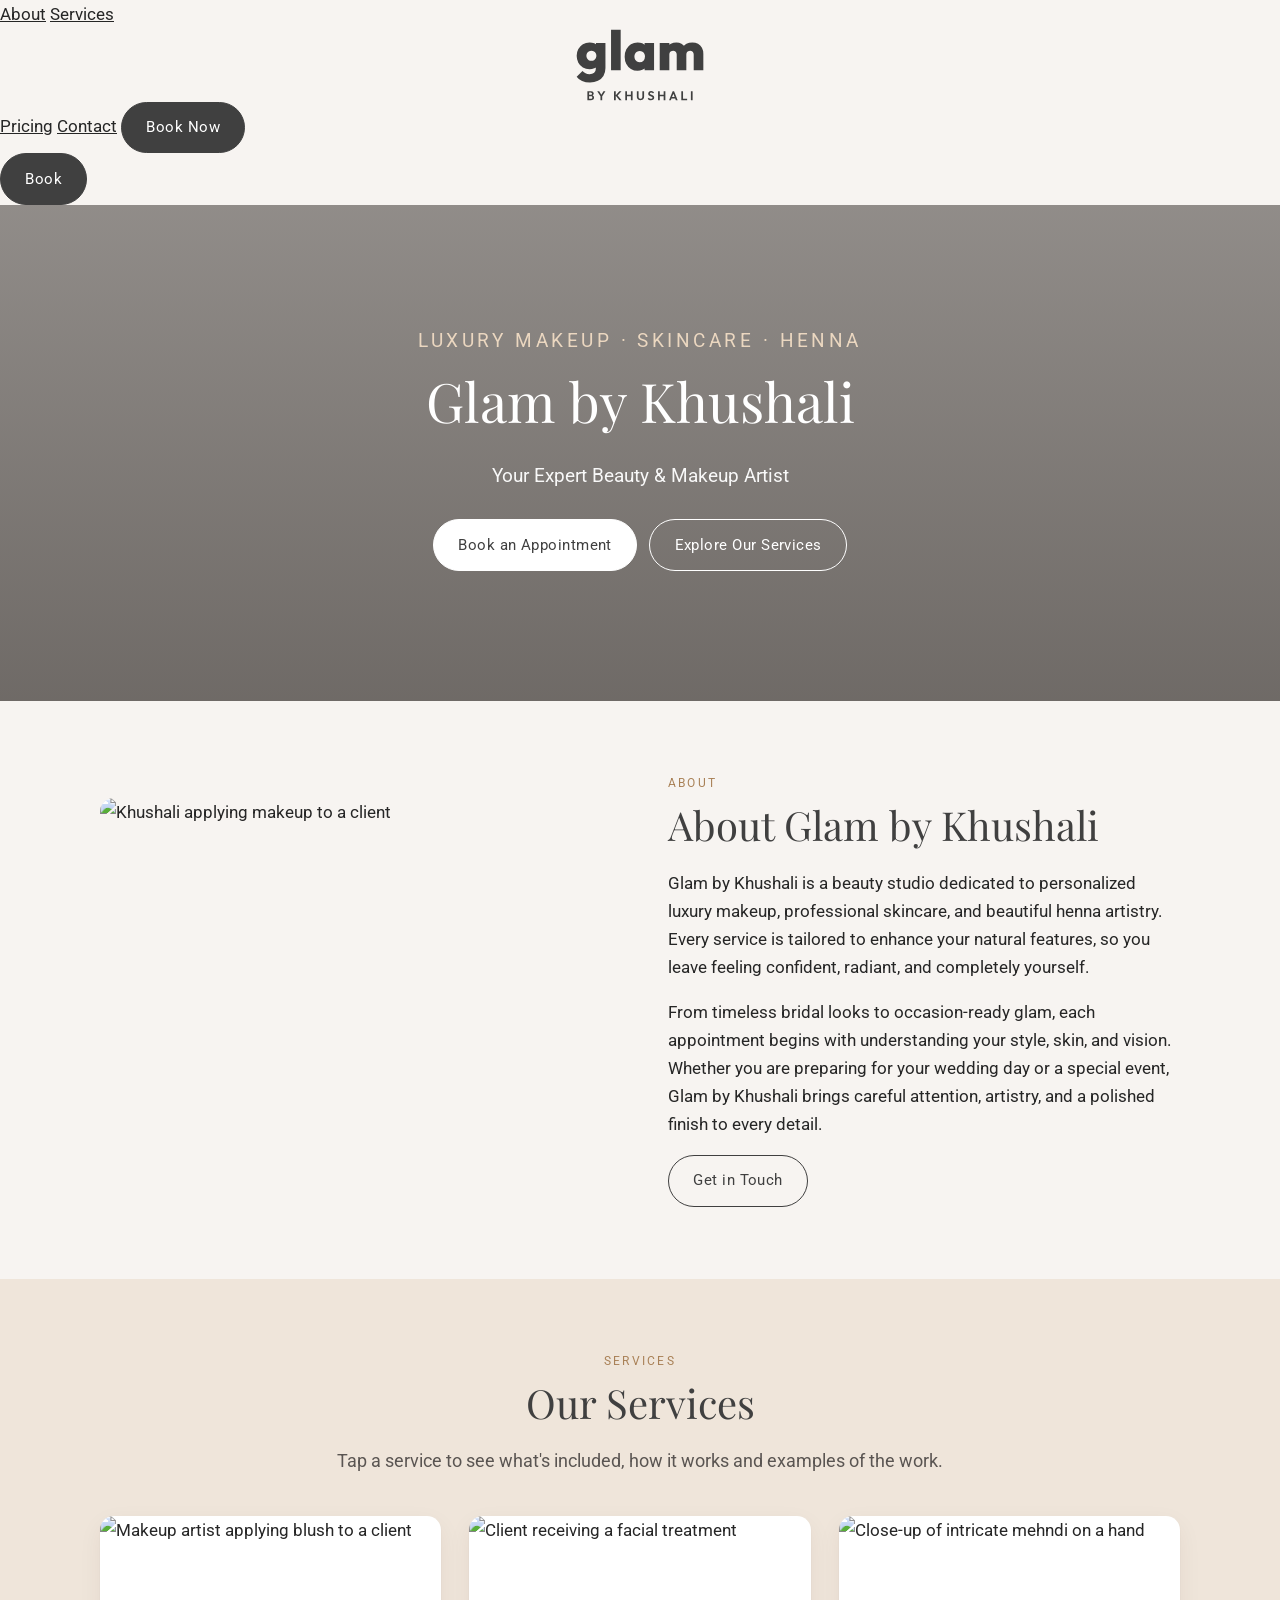
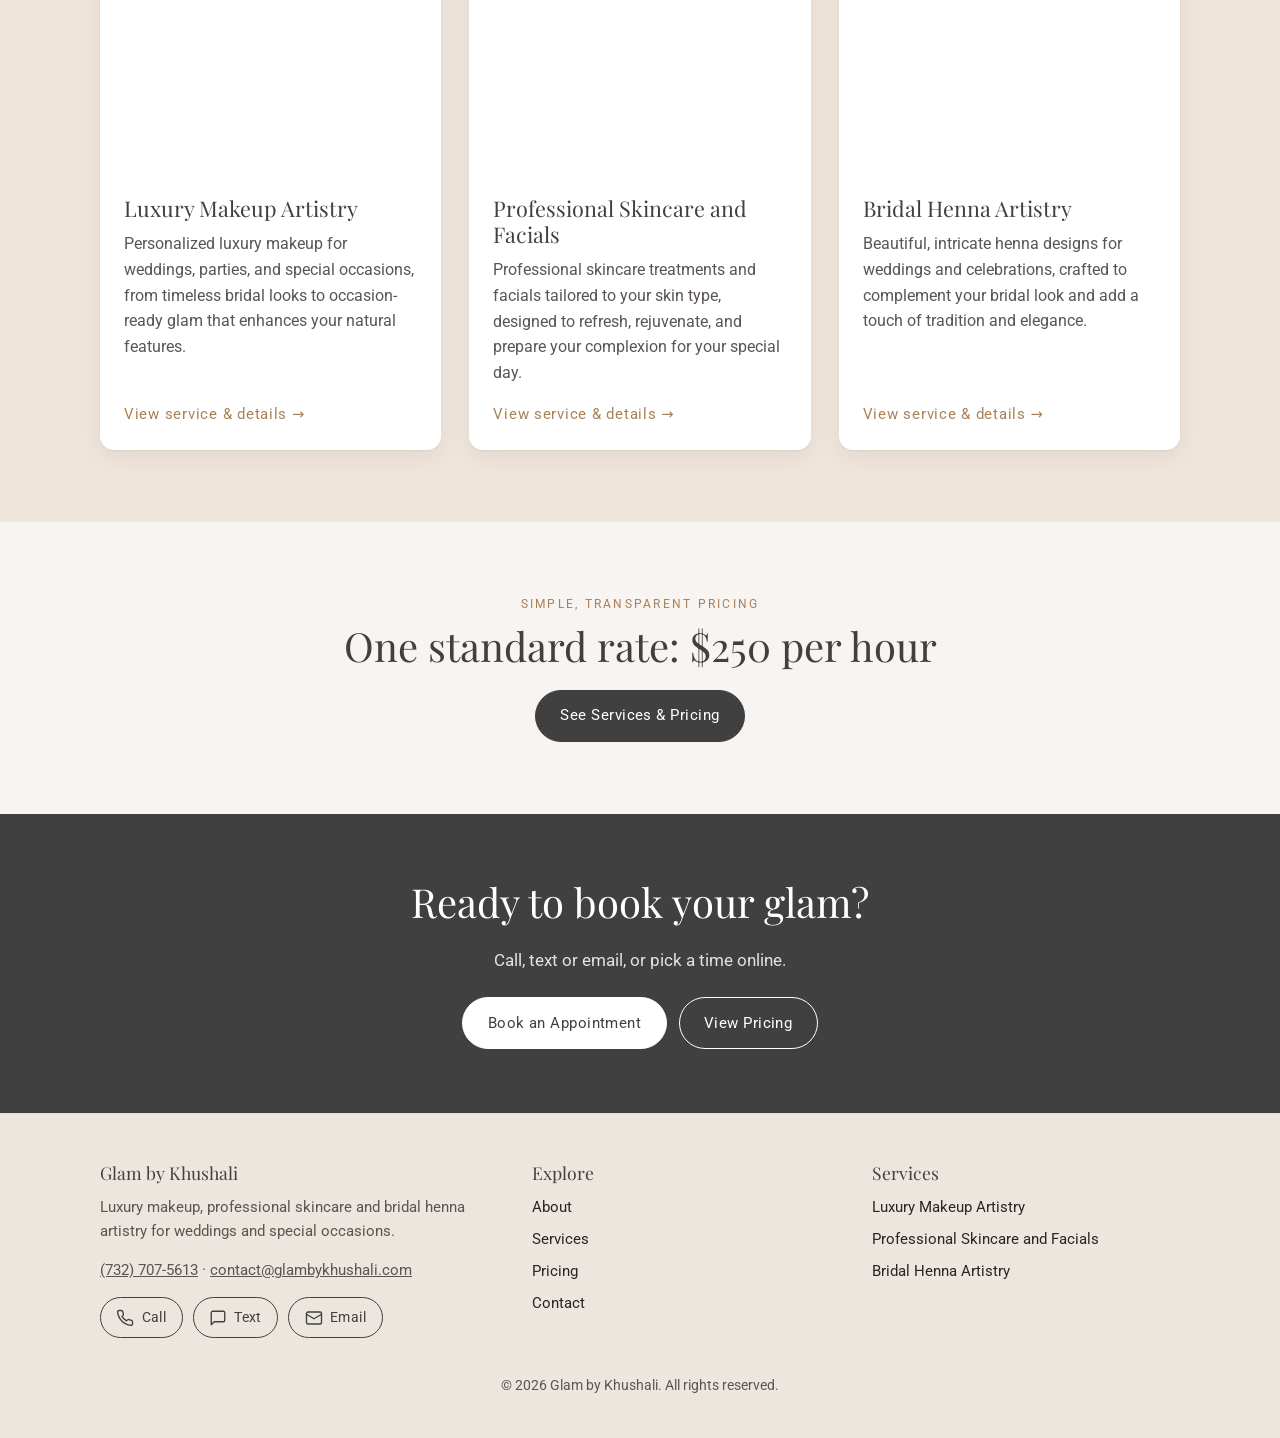
==== index.html @ 6eadf68c "Update phone number to (732) 707-5613 and show it on Contact page and footer Co-Authored-By: Claude " ====
<!doctype html>
<html lang="en">
<head>
<meta charset="utf-8">
<meta name="viewport" content="width=device-width, initial-scale=1">
<title>Glam by Khushali | Luxury Makeup, Skincare and Henna Artistry</title>
<meta name="description" content="Glam by Khushali offers personalized luxury makeup, professional skincare and facials, and henna artistry for weddings and special events. Book your bridal or occasion-ready glam today.">
<link rel="canonical" href="https://glambykhushali.com/">
<meta property="og:title" content="Glam by Khushali | Luxury Makeup, Skincare and Henna Artistry">
<meta property="og:description" content="Glam by Khushali offers personalized luxury makeup, professional skincare and facials, and henna artistry for weddings and special events. Book your bridal or occasion-ready glam today.">
<meta property="og:image" content="https://images.unsplash.com/photo-1684868268327-7e5590bcfbd6?auto=format&fit=crop&w=1200&q=80">
<link rel="icon" href="/favicon.ico" sizes="32x32">
<link rel="icon" type="image/svg+xml" href="/favicon.svg">
<link rel="apple-touch-icon" sizes="180x180" href="/apple-touch-icon.png">
<link rel="preconnect" href="https://fonts.googleapis.com">
<link rel="preconnect" href="https://fonts.gstatic.com" crossorigin>
<link rel="stylesheet" href="https://fonts.googleapis.com/css2?family=Playfair+Display:wght@400;500&family=Roboto:wght@300;400;500&display=swap">
<link rel="stylesheet" href="/assets/site.css">
</head>
<body>
<header class="site-header">
  <div class="header-bar">
    <button class="menu-toggle" type="button" aria-expanded="false" aria-controls="mobile-menu"><svg viewBox="0 0 24 24" fill="none" stroke="currentColor" stroke-width="1.8" stroke-linecap="round" aria-hidden="true"><path d="M3 6h18M3 12h18M3 18h18"/></svg><span>Menu</span></button>
    <nav class="nav-left" aria-label="Primary">
      <a href="/#about">About</a>
      <a href="/#services">Services</a>
    </nav>
    <a class="logo" href="/" aria-label="Glam by Khushali home"><img src="/assets/logo.svg" alt="Glam by Khushali" width="470" height="266"></a>
    <nav class="nav-right" aria-label="Secondary">
      <a href="/pricing/">Pricing</a>
      <a href="/contact/">Contact</a>
      <a class="btn" href="/contact/#book">Book Now</a>
    </nav>
    <a class="btn mobile-book" href="/contact/#book">Book</a>
  </div>
  <nav id="mobile-menu" class="mobile-menu" aria-label="Mobile">
    <a href="/">Home</a>
    <a href="/#about">About</a>
    <a href="/#services">Services</a>
    <a href="/services/makeup/">&nbsp;&nbsp;— Luxury Makeup</a>
    <a href="/services/skincare/">&nbsp;&nbsp;— Skincare &amp; Facials</a>
    <a href="/services/henna/">&nbsp;&nbsp;— Bridal Henna</a>
    <a href="/pricing/">Pricing</a>
    <a href="/contact/">Contact &amp; Booking</a>
  </nav>
</header>
<main>
<section class="hero" style="background-image:url('https://images.unsplash.com/photo-1684868268327-7e5590bcfbd6?auto=format&fit=crop&w=1800&q=80')">
  <div class="wrap">
    <p class="eyebrow" style="color:#f1dcc4">Luxury Makeup · Skincare · Henna</p>
    <h1>Glam by Khushali</h1>
    <p>Your Expert Beauty &amp; Makeup Artist</p>
    <div class="actions">
      <a class="btn btn--light" href="/contact/#book">Book an Appointment</a>
      <a class="btn btn--ghost" style="color:#fff;border-color:#fff" href="#services">Explore Our Services</a>
    </div>
  </div>
</section>

<section id="about" class="section">
  <div class="wrap split">
    <img src="https://images.unsplash.com/photo-1636023730877-233b9237d4ec?auto=format&fit=crop&w=1000&q=80" alt="Khushali applying makeup to a client" loading="lazy" width="1000" height="750">
    <div>
      <p class="eyebrow">About</p>
      <h2>About Glam by Khushali</h2>
      <p>Glam by Khushali is a beauty studio dedicated to personalized luxury makeup, professional skincare, and beautiful henna artistry. Every service is tailored to enhance your natural features, so you leave feeling confident, radiant, and completely yourself.</p>
      <p>From timeless bridal looks to occasion-ready glam, each appointment begins with understanding your style, skin, and vision. Whether you are preparing for your wedding day or a special event, Glam by Khushali brings careful attention, artistry, and a polished finish to every detail.</p>
      <a class="btn btn--ghost" href="/contact/">Get in Touch</a>
    </div>
  </div>
</section>

<section id="services" class="section section--tint">
  <div class="wrap center">
    <p class="eyebrow">Services</p>
    <h2>Our Services</h2>
    <p class="lead">Tap a service to see what's included, how it works and examples of the work.</p>
    <div class="cards" style="text-align:left">
      <a class="card" href="/services/makeup/">
        <img src="https://images.unsplash.com/photo-1773688189414-7637b9b138e1?auto=format&fit=crop&w=800&q=80" alt="Makeup artist applying blush to a client" loading="lazy" width="800" height="600">
        <div class="card-body">
          <h3>Luxury Makeup Artistry</h3>
          <p>Personalized luxury makeup for weddings, parties, and special occasions, from timeless bridal looks to occasion-ready glam that enhances your natural features.</p>
          <span class="card-link">View service &amp; details →</span>
        </div>
      </a>
      <a class="card" href="/services/skincare/">
        <img src="https://images.unsplash.com/photo-1570172619644-dfd03ed5d881?auto=format&fit=crop&w=800&q=80" alt="Client receiving a facial treatment" loading="lazy" width="800" height="600">
        <div class="card-body">
          <h3>Professional Skincare and Facials</h3>
          <p>Professional skincare treatments and facials tailored to your skin type, designed to refresh, rejuvenate, and prepare your complexion for your special day.</p>
          <span class="card-link">View service &amp; details →</span>
        </div>
      </a>
      <a class="card" href="/services/henna/">
        <img src="https://images.unsplash.com/photo-1525135850648-b42365991054?auto=format&fit=crop&w=800&q=80" alt="Close-up of intricate mehndi on a hand" loading="lazy" width="800" height="600">
        <div class="card-body">
          <h3>Bridal Henna Artistry</h3>
          <p>Beautiful, intricate henna designs for weddings and celebrations, crafted to complement your bridal look and add a touch of tradition and elegance.</p>
          <span class="card-link">View service &amp; details →</span>
        </div>
      </a>
    </div>
  </div>
</section>

<section class="section">
  <div class="wrap center">
    <p class="eyebrow">Simple, transparent pricing</p>
    <h2>One standard rate: $250 per hour</h2>
    <a class="btn" href="/pricing/">See Services &amp; Pricing</a>
  </div>
</section>

<section class="cta-band">
  <div class="wrap">
    <h2>Ready to book your glam?</h2>
    <p>Call, text or email, or pick a time online.</p>
    <div class="actions">
      <a class="btn btn--light" href="/contact/#book">Book an Appointment</a>
      <a class="btn btn--ghost" style="color:#fff;border-color:#fff" href="/pricing/">View Pricing</a>
    </div>
  </div>
</section>
</main>
<footer class="site-footer">
  <div class="wrap footer-grid">
    <div>
      <h3>Glam by Khushali</h3>
      <p class="note">Luxury makeup, professional skincare and bridal henna artistry for weddings and special occasions.</p>
      <p class="note"><a href="tel:+17327075613">(732) 707-5613</a> · <a href="mailto:contact@glambykhushali.com">contact@glambykhushali.com</a></p>
      <div class="footer-actions">
        <a class="btn btn--ghost" href="tel:+17327075613"><svg viewBox="0 0 24 24" fill="none" stroke="currentColor" stroke-width="1.8" stroke-linecap="round" stroke-linejoin="round" aria-hidden="true"><path d="M22 16.9v3a2 2 0 0 1-2.2 2 19.8 19.8 0 0 1-8.6-3.1 19.5 19.5 0 0 1-6-6A19.8 19.8 0 0 1 2.1 4.2 2 2 0 0 1 4.1 2h3a2 2 0 0 1 2 1.7c.1.9.4 1.8.7 2.7a2 2 0 0 1-.5 2.1L8 9.8a16 16 0 0 0 6 6l1.3-1.3a2 2 0 0 1 2.1-.4c.9.3 1.8.6 2.7.7a2 2 0 0 1 1.7 2z"/></svg>Call</a>
        <a class="btn btn--ghost" href="sms:+17327075613"><svg viewBox="0 0 24 24" fill="none" stroke="currentColor" stroke-width="1.8" stroke-linecap="round" stroke-linejoin="round" aria-hidden="true"><path d="M21 15a2 2 0 0 1-2 2H7l-4 4V5a2 2 0 0 1 2-2h14a2 2 0 0 1 2 2z"/></svg>Text</a>
        <a class="btn btn--ghost" href="mailto:contact@glambykhushali.com"><svg viewBox="0 0 24 24" fill="none" stroke="currentColor" stroke-width="1.8" stroke-linecap="round" stroke-linejoin="round" aria-hidden="true"><rect x="2" y="4" width="20" height="16" rx="2"/><path d="m22 7-10 6L2 7"/></svg>Email</a>
      </div>
    </div>
    <div>
      <h3>Explore</h3>
      <ul class="footer-links">
        <li><a href="/#about">About</a></li>
        <li><a href="/#services">Services</a></li>
        <li><a href="/pricing/">Pricing</a></li>
        <li><a href="/contact/">Contact</a></li>
      </ul>
    </div>
    <div>
      <h3>Services</h3>
      <ul class="footer-links">
        <li><a href="/services/makeup/">Luxury Makeup Artistry</a></li><li><a href="/services/skincare/">Professional Skincare and Facials</a></li><li><a href="/services/henna/">Bridal Henna Artistry</a></li>
      </ul>
    </div>
  </div>
  <p class="copyright">© 2026 Glam by Khushali. All rights reserved.</p>
</footer>
<script src="/assets/site.js" defer></script>
</body>
</html>
---- assets/site.css ----
:root {
  --bg: #f7f4f1;
  --surface: #ffffff;
  --ink: #262626;
  --ink-soft: #5a5552;
  --brand: #404040;
  --accent: #a98157;
  --accent-soft: #efe5da;
  --line: #e4ddd6;
  --radius: 14px;
  --heading: "Playfair Display", Georgia, serif;
  --body: "Roboto", system-ui, -apple-system, sans-serif;
  --max: 1120px;
}

*, *::before, *::after { box-sizing: border-box; }
html { scroll-behavior: smooth; -webkit-text-size-adjust: 100%; }
body {
  margin: 0;
  background: var(--bg);
  color: var(--ink);
  font-family: var(--body);
  font-size: 17px;
  line-height: 1.65;
  min-height: 100vh;
  display: flex;
  flex-direction: column;
}
main { flex: 1; }
img { max-width: 100%; height: auto; display: block; }
a { color: inherit; }
h1, h2, h3 { font-family: var(--heading); font-weight: 400; line-height: 1.2; color: var(--brand); margin: 0 0 .5em; }
h1 { font-size: clamp(2.1rem, 5vw, 3.4rem); }
h2 { font-size: clamp(1.7rem, 3.6vw, 2.5rem); }
h3 { font-size: 1.35rem; }
p { margin: 0 0 1em; }
.wrap { max-width: var(--max); margin: 0 auto; padding: 0 20px; }
.section { padding: 72px 0; }
.section--tint { background: var(--accent-soft); }
.center { text-align: center; }
.eyebrow { text-transform: uppercase; letter-spacing: .18em; font-size: .78rem; color: var(--accent); margin-bottom: .6em; }
.lead { font-size: 1.1rem; color: var(--ink-soft); max-width: 680px; margin-left: auto; margin-right: auto; }

/* Buttons */
.btn {
  display: inline-flex; align-items: center; justify-content: center; gap: .5em;
  padding: .8em 1.6em; border-radius: 999px; border: 1px solid var(--brand);
  background: var(--brand); color: #fff; text-decoration: none; font-size: .95rem;
  letter-spacing: .03em; cursor: pointer; transition: opacity .2s, background .2s, color .2s;
}
.btn:hover { opacity: .85; }
.btn--ghost { background: transparent; color: var(--brand); }
.btn--ghost:hover { background: var(--brand); color: #fff; opacity: 1; }
.btn--light { background: #fff; color: var(--brand); border-color: #fff; }
.btn svg { width: 18px; height: 18px; flex: none; }

/* Header */
/* Header: logo bar on top (scrolls away), centered menu bar that stays pinned */
html { scroll-padding-top: 64px; }
.brand-bar {
  position: sticky; top: 0; z-index: 50; background: var(--surface);
  display: grid; grid-template-columns: 1fr auto 1fr; align-items: center;
  padding: 8px 16px; border-bottom: 1px solid var(--line);
}
.logo { justify-self: center; display: block; }
.logo img { height: 40px; width: auto; display: block; }
.book-mobile { justify-self: start; font-size: .75rem; letter-spacing: .18em; text-transform: uppercase; text-decoration: none; color: var(--ink); font-weight: 500; }
.menu-toggle { justify-self: end; background: none; border: 0; padding: 6px; color: var(--brand); cursor: pointer; line-height: 0; }
.menu-toggle svg { width: 28px; height: 28px; }
.main-nav { display: none; }
.menu-overlay { position: fixed; inset: 0; background: rgba(0,0,0,.35); opacity: 0; visibility: hidden; transition: opacity .4s, visibility .4s; z-index: 60; }
.menu-overlay.open { opacity: 1; visibility: visible; }
.mobile-menu {
  position: fixed; top: 0; right: 0; bottom: 0; width: min(86vw, 340px); z-index: 70; background: var(--surface);
  padding: 64px 32px 32px; overflow-y: auto; transform: translateX(105%); transition: transform .5s ease; box-shadow: -10px 0 30px rgba(0,0,0,.08);
}
.mobile-menu.open { transform: none; }
.mobile-menu a { display: block; padding: 12px 0; text-decoration: none; font-size: .8rem; letter-spacing: .18em; text-transform: uppercase; color: var(--ink-soft); }
.mobile-menu a.sub { padding: 8px 0 8px 18px; font-size: .72rem; color: #8a847f; }
.mobile-menu a:hover, .mobile-menu a:focus-visible { color: var(--ink); }
.mobile-menu .nav-book { margin-top: 10px; border-top: 1px solid var(--line); padding-top: 18px; color: var(--ink); font-weight: 500; }
.menu-close { position: absolute; top: 14px; right: 18px; background: none; border: 0; font-size: 2rem; line-height: 1; color: var(--brand); cursor: pointer; }
@media (min-width: 900px) {
  .brand-bar { position: static; display: block; text-align: center; padding: 22px 0 18px; border-bottom: 0; }
  .logo img { height: 74px; margin: 0 auto; }
  .book-mobile, .menu-toggle, .menu-overlay, .mobile-menu { display: none; }
  .main-nav {
    display: flex; justify-content: center; align-items: center; gap: 44px; flex-wrap: wrap;
    position: sticky; top: 0; z-index: 50; background: var(--surface);
    border-top: 1px solid var(--line); border-bottom: 1px solid var(--line); padding: 0 24px;
  }
  .main-nav > a, .has-sub > a { display: block; padding: 17px 0; font-size: .8rem; letter-spacing: .16em; text-transform: uppercase; text-decoration: none; color: var(--ink-soft); transition: color .2s linear; }
  .main-nav > a:hover, .has-sub:hover > a, .has-sub:focus-within > a { color: var(--ink); }
  .main-nav [aria-current="page"] { color: var(--ink); }
  .main-nav .nav-book { color: var(--ink); font-weight: 500; }
  .has-sub { position: relative; display: flex; align-items: center; gap: 7px; }
  .has-sub .caret { width: 5px; height: 5px; border-right: 1px solid currentColor; border-bottom: 1px solid currentColor; transform: rotate(45deg) translateY(-2px); color: var(--ink-soft); }
  .submenu {
    position: absolute; top: 100%; left: -22px; min-width: 210px; background: var(--surface); padding: 10px 22px 12px;
    border: 1px solid var(--line); box-shadow: 0 8px 24px rgba(0,0,0,.08);
    opacity: 0; visibility: hidden; transform: translateY(6px); transition: opacity .2s, transform .2s, visibility .2s;
  }
  .has-sub:hover .submenu, .has-sub:focus-within .submenu { opacity: 1; visibility: visible; transform: none; }
  .submenu a { display: block; padding: 9px 0; font-size: .72rem; letter-spacing: .16em; text-transform: uppercase; text-decoration: none; color: #8a847f; white-space: nowrap; }
  .submenu a:hover { color: var(--ink); }
}

/* Hero */
.hero {
  position: relative; color: #fff; text-align: center;
  background-size: cover; background-position: center 30%;
  padding: 120px 0 130px;
}
.hero::before { content: ""; position: absolute; inset: 0; background: linear-gradient(rgba(20, 14, 10, .45), rgba(20, 14, 10, .6)); }
.hero .wrap { position: relative; }
.hero h1 { color: #fff; }
.hero p { font-size: 1.2rem; opacity: .95; }
.hero .actions { display: flex; flex-wrap: wrap; gap: 12px; justify-content: center; margin-top: 1.6em; }
.page-hero { padding: 80px 0 90px; }

/* About split */
.split { display: grid; gap: 40px; align-items: center; }
.split img.portrait { aspect-ratio: 4 / 5; max-width: 460px; justify-self: center; }
.split img { border-radius: var(--radius); width: 100%; aspect-ratio: 4 / 3; object-fit: cover; }
@media (min-width: 860px) { .split { grid-template-columns: 1fr 1fr; gap: 56px; } }

/* Service cards */
.cards { display: grid; gap: 28px; margin-top: 40px; }
@media (min-width: 760px) { .cards { grid-template-columns: repeat(3, 1fr); } }
.card {
  background: var(--surface); border-radius: var(--radius); overflow: hidden;
  text-decoration: none; display: flex; flex-direction: column;
  box-shadow: 0 1px 2px rgba(0,0,0,.05), 0 8px 24px rgba(60, 40, 20, .06);
  transition: transform .25s, box-shadow .25s;
}
.card:hover { transform: translateY(-4px); box-shadow: 0 2px 4px rgba(0,0,0,.06), 0 16px 36px rgba(60, 40, 20, .12); }
.card img { aspect-ratio: 4 / 3; object-fit: cover; width: 100%; }
.card-body { padding: 24px; display: flex; flex-direction: column; flex: 1; }
.card-body p { color: var(--ink-soft); font-size: .97rem; }
.card-link { margin-top: auto; color: var(--accent); font-size: .92rem; letter-spacing: .05em; }

/* Detail pages */
.gallery { display: grid; gap: 14px; grid-template-columns: repeat(2, 1fr); }
.gallery img { border-radius: 10px; aspect-ratio: 1 / 1; object-fit: cover; width: 100%; }
@media (min-width: 760px) { .gallery { grid-template-columns: repeat(3, 1fr); } }
.checklist { list-style: none; padding: 0; margin: 0 0 1em; }
.checklist li { position: relative; padding-left: 28px; margin-bottom: .55em; }
.checklist li::before { content: ""; position: absolute; left: 4px; top: .55em; width: 9px; height: 9px; border-radius: 50%; background: var(--accent); }
.steps { counter-reset: step; display: grid; gap: 20px; margin-top: 28px; }
@media (min-width: 760px) { .steps { grid-template-columns: repeat(3, 1fr); } }
.step { background: var(--surface); border-radius: var(--radius); padding: 22px; }
.step::before { counter-increment: step; content: "0" counter(step); font-family: var(--heading); font-size: 1.6rem; color: var(--accent); display: block; margin-bottom: 6px; }
.step h3 { font-size: 1.1rem; }
.step p { font-size: .95rem; color: var(--ink-soft); margin: 0; }

/* Pricing */
.rate-badge { display: inline-block; background: var(--surface); border: 1px solid var(--line); border-radius: 999px; padding: .5em 1.4em; font-family: var(--heading); font-size: 1.5rem; color: var(--brand); margin: .4em 0 1em; }
.price-group { margin-top: 56px; }
.price-group > h2 { border-bottom: 1px solid var(--line); padding-bottom: .4em; }
.price-list { display: grid; gap: 20px; margin-top: 24px; }
@media (min-width: 760px) { .price-list { grid-template-columns: repeat(2, 1fr); } }
.price-item { background: var(--surface); border-radius: var(--radius); padding: 26px; box-shadow: 0 1px 2px rgba(0,0,0,.04); display: flex; flex-direction: column; }
.price-head { display: flex; justify-content: space-between; align-items: baseline; gap: 12px; flex-wrap: wrap; margin-bottom: .4em; }
.price-head h3 { margin: 0; }
.price-est { color: var(--accent); font-size: .95rem; white-space: nowrap; }
.price-time { font-size: .9rem; color: var(--ink-soft); margin-bottom: .8em; }
.price-item .checklist { font-size: .95rem; }
.policy { background: var(--surface); border-radius: var(--radius); padding: 32px; margin-top: 56px; border: 1px solid var(--line); }
.policy h2 { font-size: 1.6rem; }

/* Contact */
.contact-options { display: grid; gap: 18px; margin-top: 36px; }
@media (min-width: 760px) { .contact-options { grid-template-columns: repeat(3, 1fr); } }
.contact-card { background: var(--surface); border-radius: var(--radius); padding: 28px 24px; text-align: center; display: flex; flex-direction: column; align-items: center; gap: 10px; }
.contact-card .icon { width: 52px; height: 52px; border-radius: 50%; background: var(--accent-soft); color: var(--accent); display: grid; place-items: center; }
.contact-card .icon svg { width: 24px; height: 24px; }
.contact-card h3 { margin: 4px 0 0; }
.contact-card p { color: var(--ink-soft); font-size: .95rem; margin: 0 0 8px; }
.calendly-box { background: var(--surface); border-radius: var(--radius); overflow: hidden; margin-top: 32px; }
.calendly-inline-widget { min-width: 300px; width: 100%; height: 1120px; }
@media (min-width: 760px) { .calendly-inline-widget { height: 760px; } }
.booking-fallback { padding: 40px 24px; text-align: center; }
.form { max-width: 620px; margin: 32px auto 0; display: grid; gap: 16px; }
.form label { display: block; font-size: .9rem; margin-bottom: 4px; }
.form input, .form textarea { width: 100%; font: inherit; padding: 12px 14px; border: 1px solid var(--line); border-radius: 10px; background: var(--surface); }
.form input:focus, .form textarea:focus { outline: 2px solid var(--accent); outline-offset: 1px; }
.fields { display: grid; gap: 16px; }
.hidden { display: none !important; }
.note { font-size: .92rem; color: var(--ink-soft); }

/* CTA band */
.cta-band { background: var(--brand); color: #fff; text-align: center; padding: 64px 0; }
.cta-band h2 { color: #fff; }
.cta-band p { opacity: .85; }
.cta-band .actions { display: flex; gap: 12px; justify-content: center; flex-wrap: wrap; margin-top: 1.4em; }

/* Footer */
.site-footer { background: #ece6df; border-top: 1px solid var(--line); padding: 48px 0 28px; font-size: .95rem; }
.footer-grid { display: grid; gap: 32px; text-align: center; }
@media (min-width: 760px) { .footer-grid { grid-template-columns: 1.3fr 1fr 1fr; text-align: left; } }
.footer-grid h3 { font-size: 1.1rem; margin-bottom: .7em; }
.footer-links { list-style: none; padding: 0; margin: 0; }
.footer-links li { margin-bottom: .45em; }
.footer-links a { text-decoration: none; }
.footer-links a:hover { color: var(--accent); }
.footer-actions { display: flex; gap: 10px; flex-wrap: wrap; justify-content: center; }
@media (min-width: 760px) { .footer-actions { justify-content: flex-start; } }
.footer-actions .btn { padding: .55em 1.1em; font-size: .88rem; }
.copyright { text-align: center; color: var(--ink-soft); font-size: .85rem; margin-top: 36px; }

/* Book Now chooser */
.choose { display: grid; gap: 22px; margin-top: 36px; text-align: center; }
@media (min-width: 760px) { .choose { grid-template-columns: repeat(2, 1fr); gap: 28px; } }
.choose-card { background: var(--surface); border-radius: var(--radius); padding: 40px 32px 36px; display: flex; flex-direction: column; align-items: center; gap: 12px; box-shadow: 0 6px 22px rgba(0,0,0,.04); }
.choose-card .icon { width: 56px; height: 56px; border-radius: 50%; background: var(--accent-soft); color: var(--accent); display: grid; place-items: center; }
.choose-card .icon svg { width: 26px; height: 26px; }
.choose-card .eyebrow { margin: 6px 0 0; }
.choose-card h2 { margin: 0; font-size: 1.7rem; }
.choose-card p:not(.eyebrow) { color: var(--ink-soft); margin: 0 0 10px; max-width: 34ch; }
.choose-card .btn { margin-top: auto; }
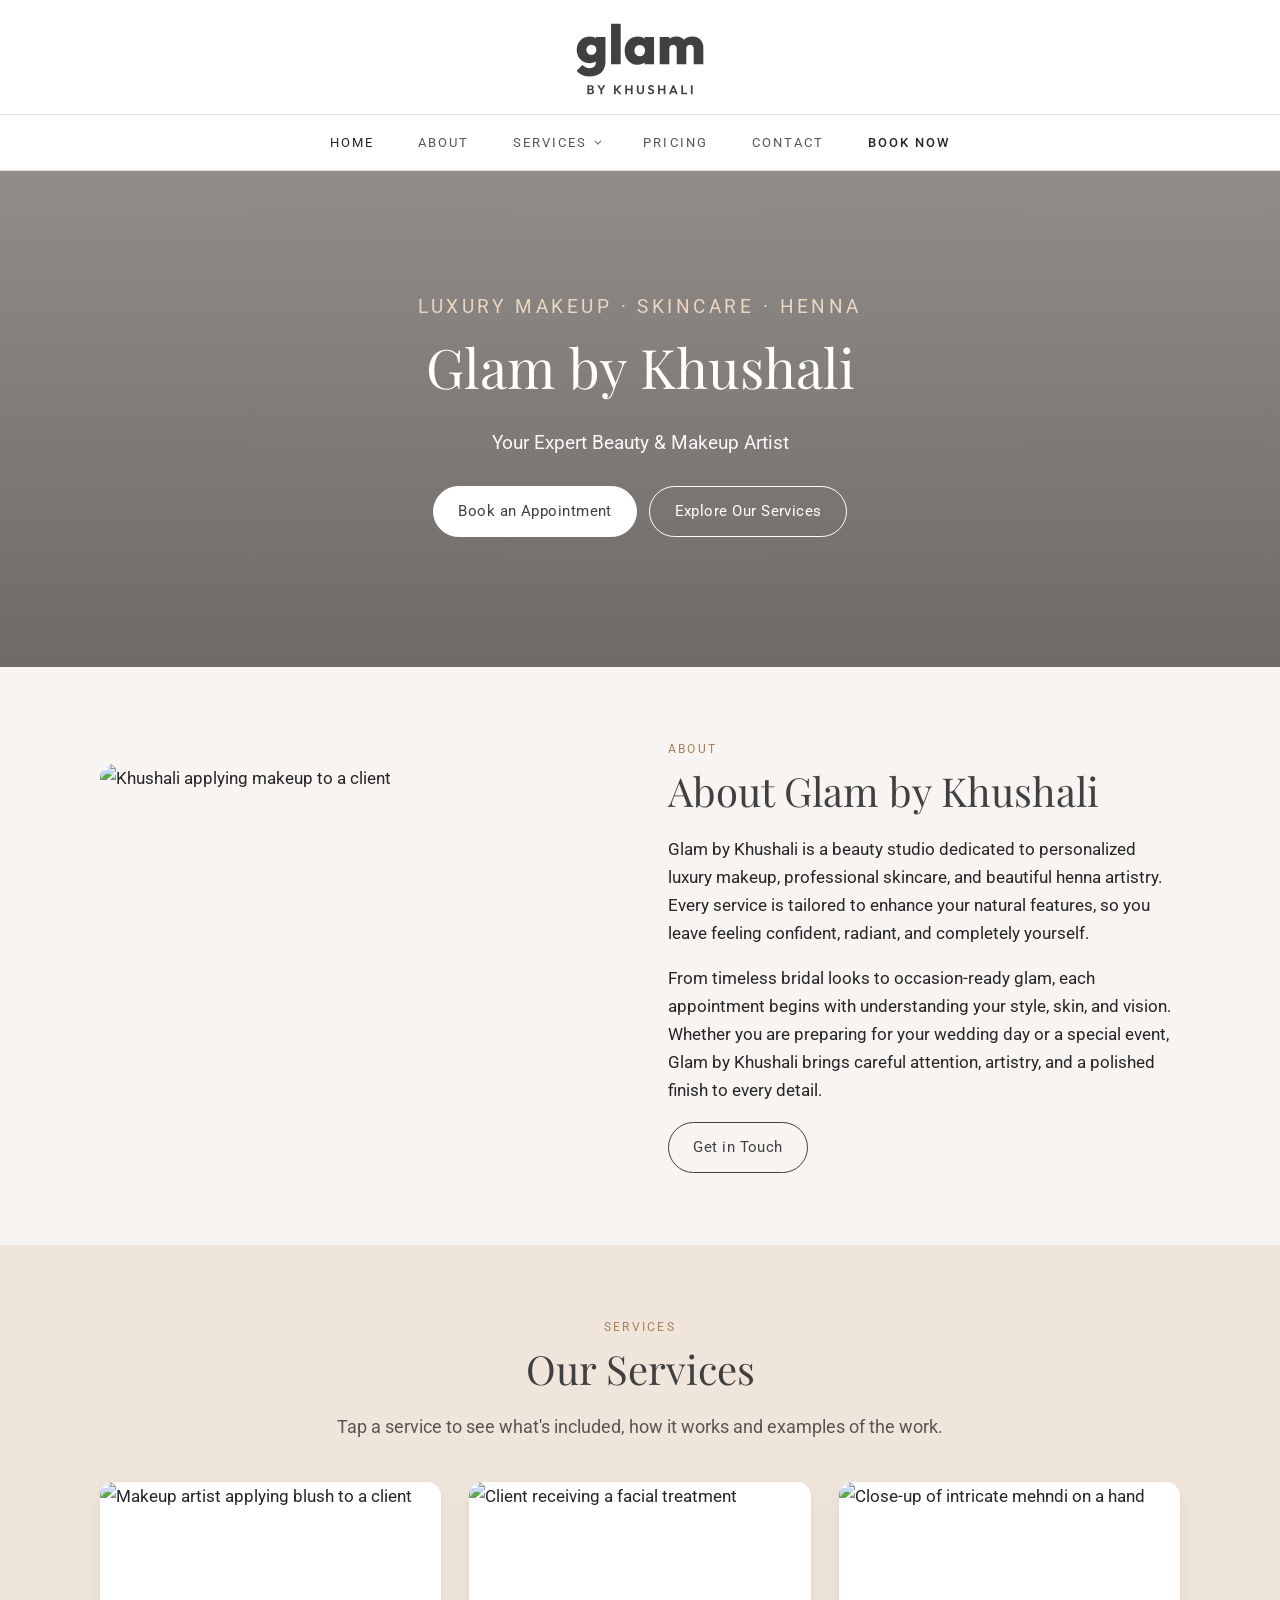
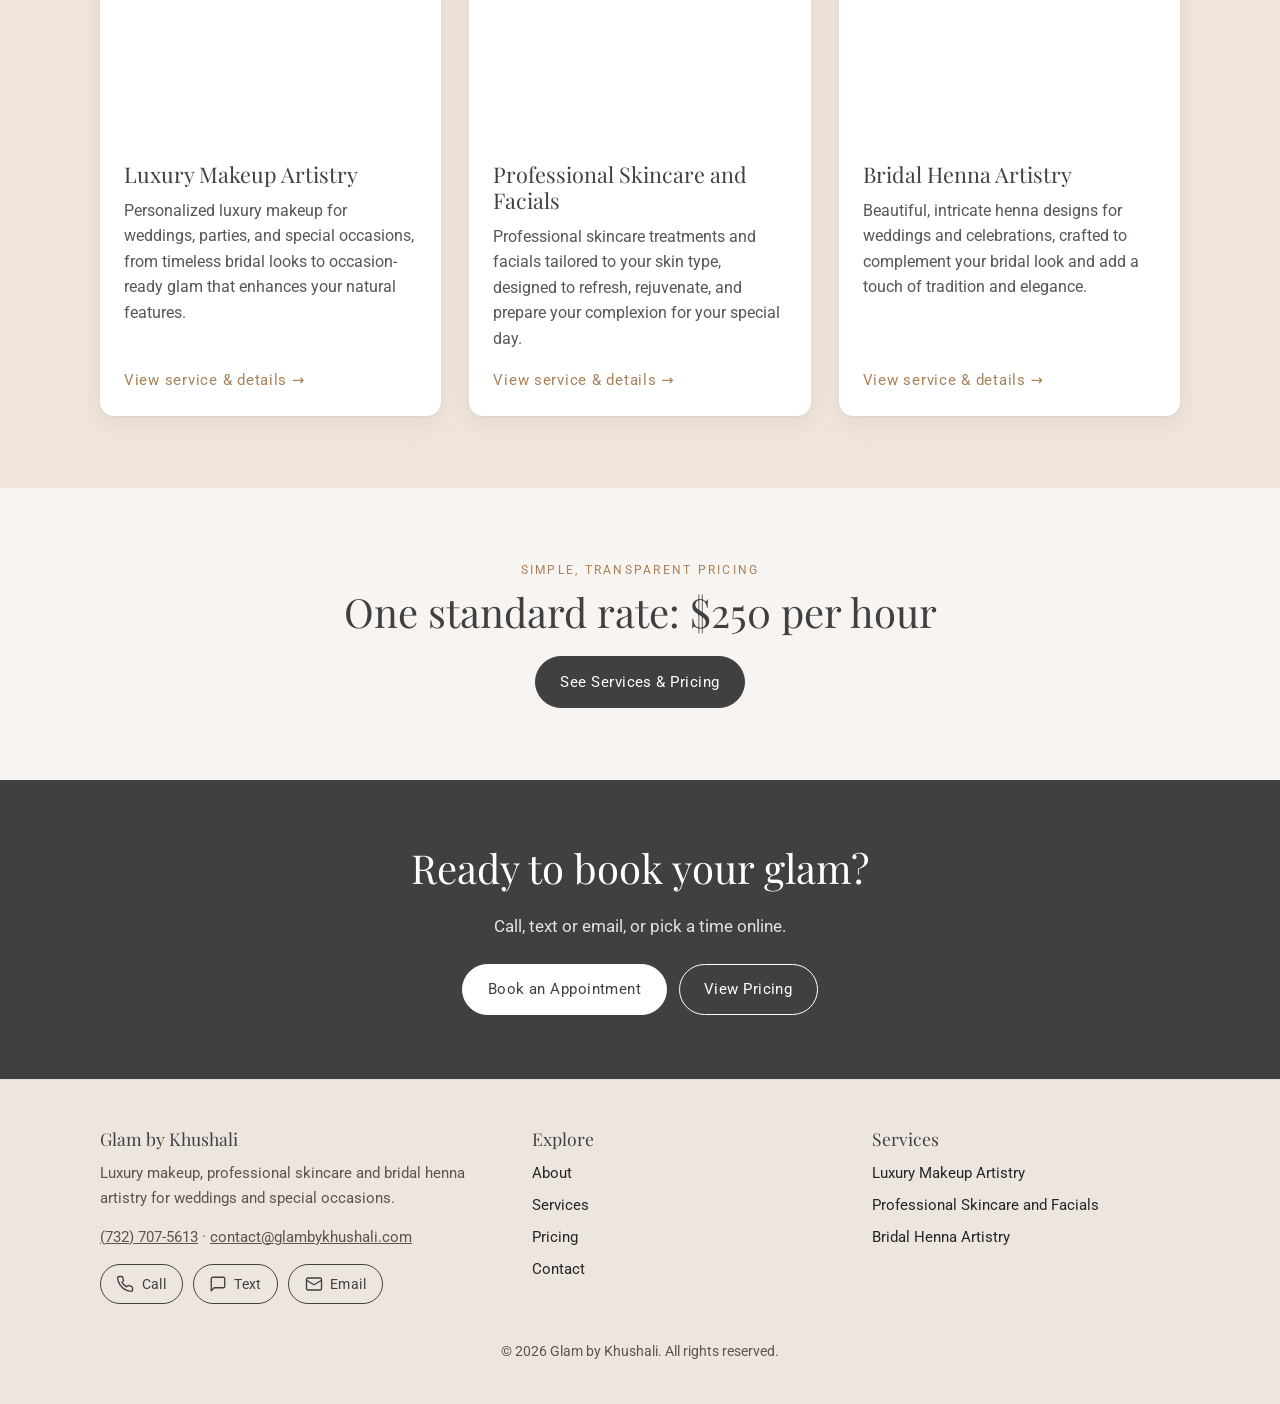
==== commit 5bfef29f: "Header redesign: logo bar on top, centered pinned menu bar with Services dropdown, slide-in mobile m" ====
--- a/index.html
+++ b/index.html
@@ -18,32 +18,32 @@
 <link rel="stylesheet" href="/assets/site.css">
 </head>
 <body>
-<header class="site-header">
-  <div class="header-bar">
-    <button class="menu-toggle" type="button" aria-expanded="false" aria-controls="mobile-menu"><svg viewBox="0 0 24 24" fill="none" stroke="currentColor" stroke-width="1.8" stroke-linecap="round" aria-hidden="true"><path d="M3 6h18M3 12h18M3 18h18"/></svg><span>Menu</span></button>
-    <nav class="nav-left" aria-label="Primary">
-      <a href="/#about">About</a>
-      <a href="/#services">Services</a>
-    </nav>
-    <a class="logo" href="/" aria-label="Glam by Khushali home"><img src="/assets/logo.svg" alt="Glam by Khushali" width="470" height="266"></a>
-    <nav class="nav-right" aria-label="Secondary">
-      <a href="/pricing/">Pricing</a>
-      <a href="/contact/">Contact</a>
-      <a class="btn" href="/contact/#book">Book Now</a>
-    </nav>
-    <a class="btn mobile-book" href="/contact/#book">Book</a>
+<header class="brand-bar">
+  <a class="book-mobile" href="/contact/#book">Book</a>
+  <a class="logo" href="/" aria-label="Glam by Khushali home"><img src="/assets/logo.svg" alt="Glam by Khushali" width="470" height="266"></a>
+  <button class="menu-toggle" type="button" aria-expanded="false" aria-controls="mobile-menu" aria-label="Menu"><svg viewBox="0 0 24 24" fill="none" stroke="currentColor" stroke-width="1.8" stroke-linecap="round" aria-hidden="true"><path d="M3 6h18M3 12h18M3 18h18"/></svg></button>
+</header>
+<nav class="main-nav" aria-label="Primary">
+  <a href="/" aria-current="page">Home</a>
+  <a href="/#about">About</a>
+  <div class="has-sub"><a href="/#services">Services</a><span class="caret" aria-hidden="true"></span>
+    <div class="submenu"><a href="/services/makeup/">Luxury Makeup</a><a href="/services/skincare/">Skincare & Facials</a><a href="/services/henna/">Bridal Henna</a></div>
   </div>
-  <nav id="mobile-menu" class="mobile-menu" aria-label="Mobile">
-    <a href="/">Home</a>
-    <a href="/#about">About</a>
-    <a href="/#services">Services</a>
-    <a href="/services/makeup/">&nbsp;&nbsp;— Luxury Makeup</a>
-    <a href="/services/skincare/">&nbsp;&nbsp;— Skincare &amp; Facials</a>
-    <a href="/services/henna/">&nbsp;&nbsp;— Bridal Henna</a>
-    <a href="/pricing/">Pricing</a>
-    <a href="/contact/">Contact &amp; Booking</a>
-  </nav>
-</header>
+  <a href="/pricing/">Pricing</a>
+  <a href="/contact/">Contact</a>
+  <a class="nav-book" href="/contact/#book">Book Now</a>
+</nav>
+<div class="menu-overlay"></div>
+<nav id="mobile-menu" class="mobile-menu" aria-label="Mobile">
+  <button class="menu-close" type="button" aria-label="Close menu">&times;</button>
+  <a href="/">Home</a>
+  <a href="/#about">About</a>
+  <a href="/#services">Services</a>
+  <a class="sub" href="/services/makeup/">Luxury Makeup</a><a class="sub" href="/services/skincare/">Skincare & Facials</a><a class="sub" href="/services/henna/">Bridal Henna</a>
+  <a href="/pricing/">Pricing</a>
+  <a href="/contact/">Contact</a>
+  <a class="nav-book" href="/contact/#book">Book Now</a>
+</nav>
 <main>
 <section class="hero" style="background-image:url('https://images.unsplash.com/photo-1684868268327-7e5590bcfbd6?auto=format&fit=crop&w=1800&q=80')">
   <div class="wrap">
--- a/assets/site.css
+++ b/assets/site.css
@@ -120,7 +120,6 @@
 
 /* About split */
 .split { display: grid; gap: 40px; align-items: center; }
-.split img.portrait { aspect-ratio: 4 / 5; max-width: 460px; justify-self: center; }
 .split img { border-radius: var(--radius); width: 100%; aspect-ratio: 4 / 3; object-fit: cover; }
 @media (min-width: 860px) { .split { grid-template-columns: 1fr 1fr; gap: 56px; } }
 
@@ -207,14 +206,3 @@
 @media (min-width: 760px) { .footer-actions { justify-content: flex-start; } }
 .footer-actions .btn { padding: .55em 1.1em; font-size: .88rem; }
 .copyright { text-align: center; color: var(--ink-soft); font-size: .85rem; margin-top: 36px; }
-
-/* Book Now chooser */
-.choose { display: grid; gap: 22px; margin-top: 36px; text-align: center; }
-@media (min-width: 760px) { .choose { grid-template-columns: repeat(2, 1fr); gap: 28px; } }
-.choose-card { background: var(--surface); border-radius: var(--radius); padding: 40px 32px 36px; display: flex; flex-direction: column; align-items: center; gap: 12px; box-shadow: 0 6px 22px rgba(0,0,0,.04); }
-.choose-card .icon { width: 56px; height: 56px; border-radius: 50%; background: var(--accent-soft); color: var(--accent); display: grid; place-items: center; }
-.choose-card .icon svg { width: 26px; height: 26px; }
-.choose-card .eyebrow { margin: 6px 0 0; }
-.choose-card h2 { margin: 0; font-size: 1.7rem; }
-.choose-card p:not(.eyebrow) { color: var(--ink-soft); margin: 0 0 10px; max-width: 34ch; }
-.choose-card .btn { margin-top: auto; }
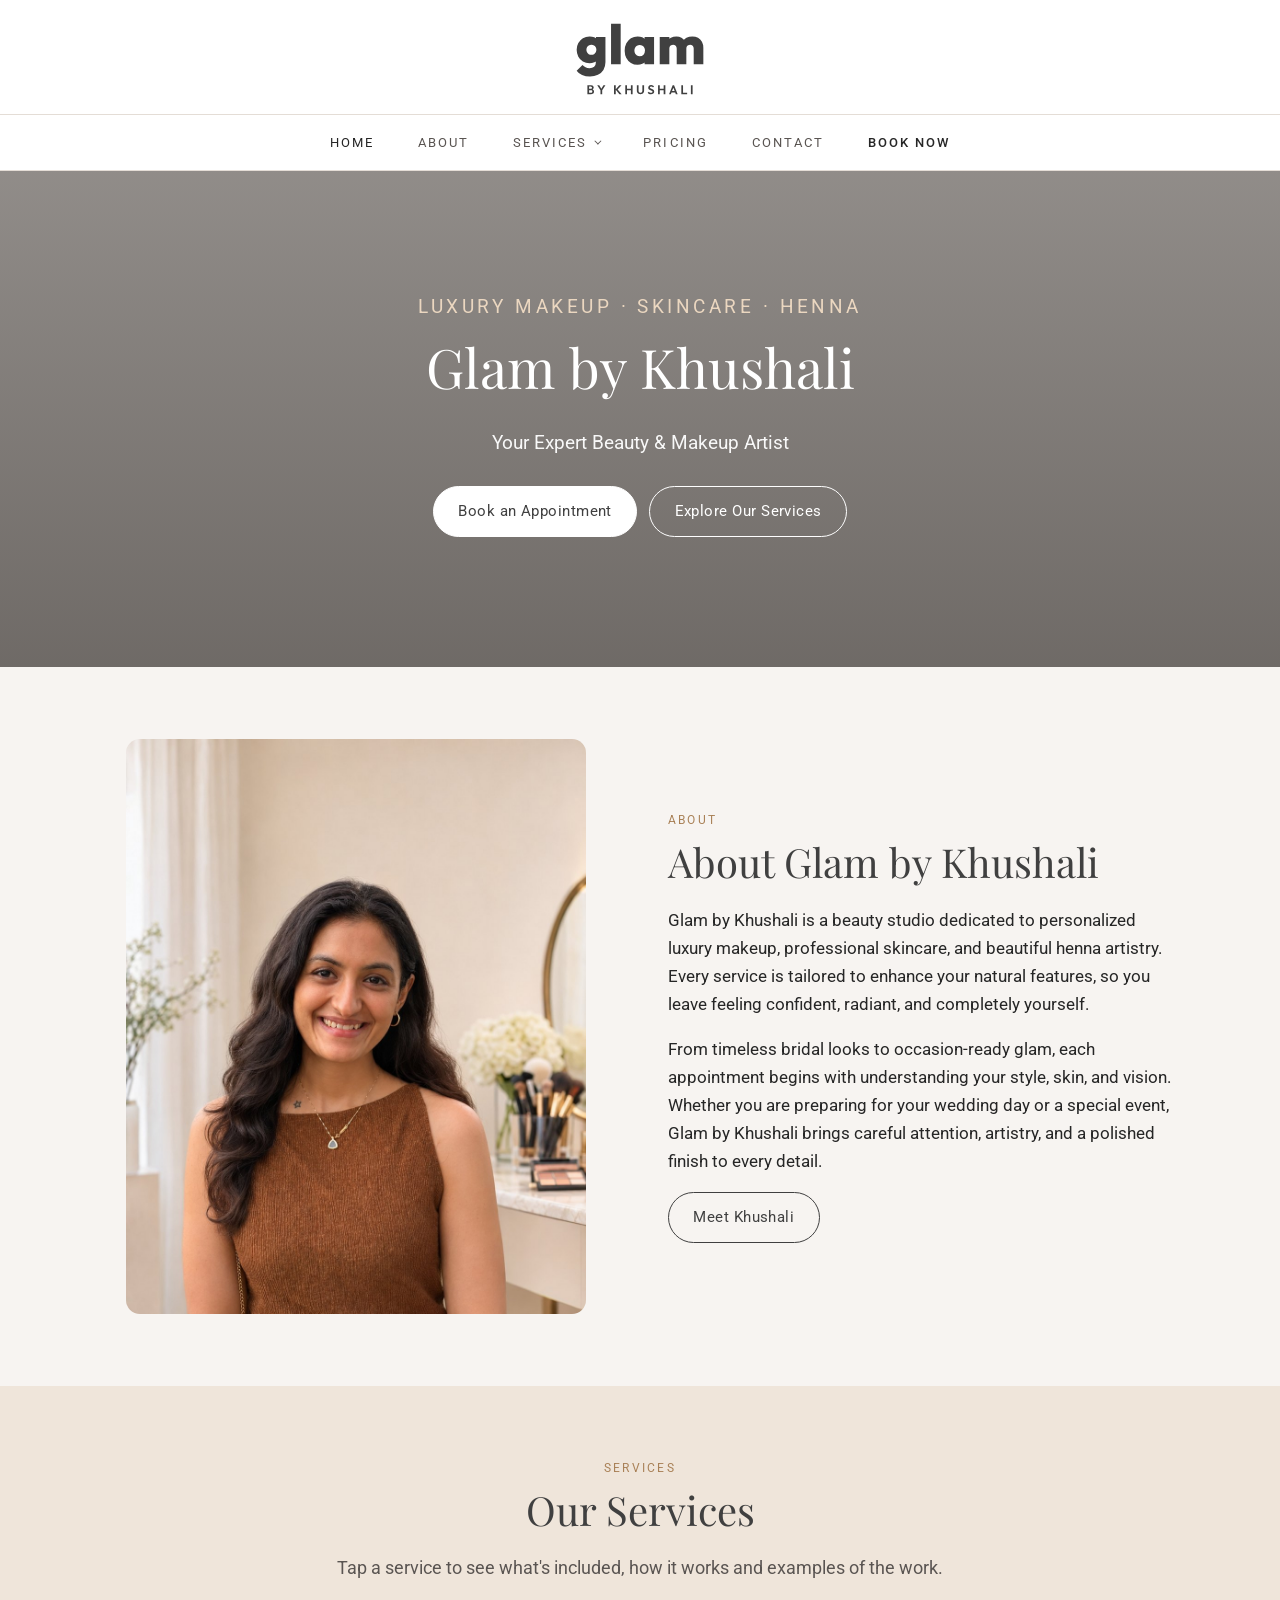
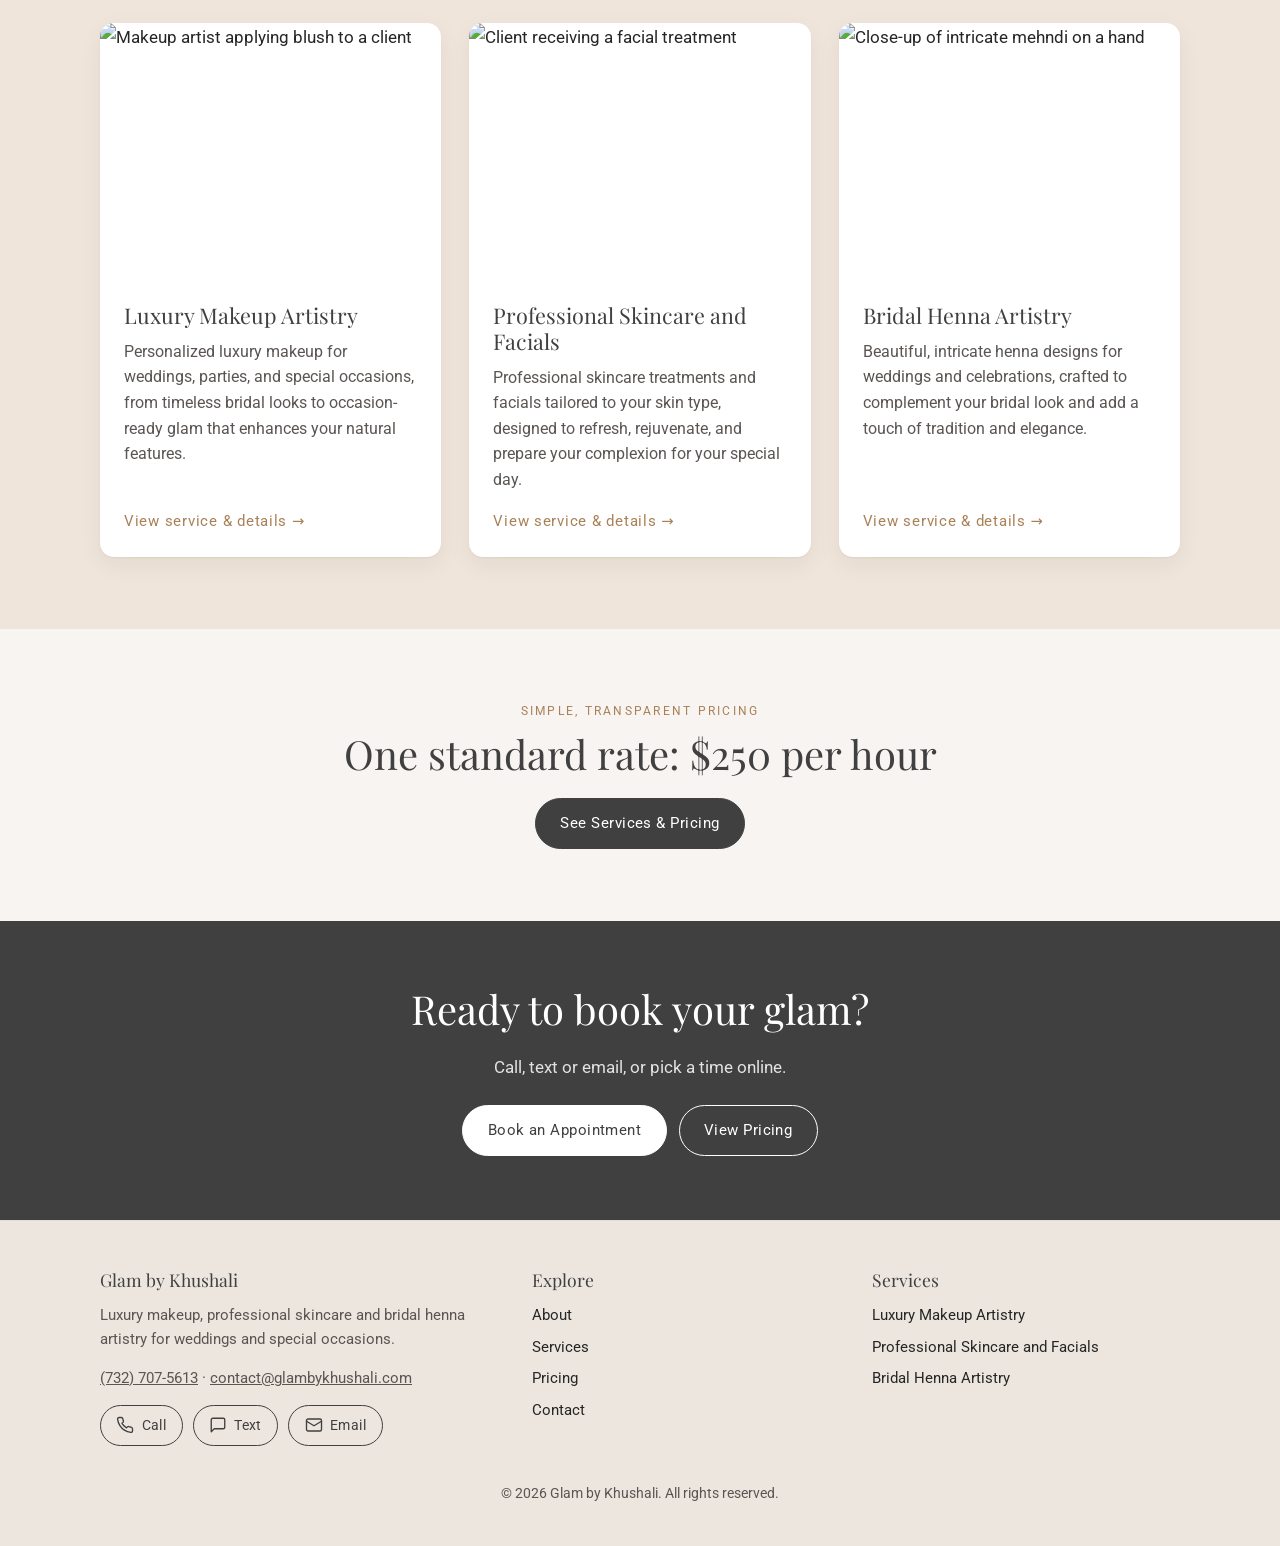
==== commit 0f2611fd: "Use studio portrait on About page and home About section Co-Authored-By: Claude Sonnet 5.5 <noreply@" ====
--- a/index.html
+++ b/index.html
@@ -19,30 +19,30 @@
 </head>
 <body>
 <header class="brand-bar">
-  <a class="book-mobile" href="/contact/#book">Book</a>
+  <a class="book-mobile" href="/book/">Book</a>
   <a class="logo" href="/" aria-label="Glam by Khushali home"><img src="/assets/logo.svg" alt="Glam by Khushali" width="470" height="266"></a>
   <button class="menu-toggle" type="button" aria-expanded="false" aria-controls="mobile-menu" aria-label="Menu"><svg viewBox="0 0 24 24" fill="none" stroke="currentColor" stroke-width="1.8" stroke-linecap="round" aria-hidden="true"><path d="M3 6h18M3 12h18M3 18h18"/></svg></button>
 </header>
 <nav class="main-nav" aria-label="Primary">
   <a href="/" aria-current="page">Home</a>
-  <a href="/#about">About</a>
+  <a href="/about/">About</a>
   <div class="has-sub"><a href="/#services">Services</a><span class="caret" aria-hidden="true"></span>
     <div class="submenu"><a href="/services/makeup/">Luxury Makeup</a><a href="/services/skincare/">Skincare & Facials</a><a href="/services/henna/">Bridal Henna</a></div>
   </div>
   <a href="/pricing/">Pricing</a>
   <a href="/contact/">Contact</a>
-  <a class="nav-book" href="/contact/#book">Book Now</a>
+  <a class="nav-book" href="/book/">Book Now</a>
 </nav>
 <div class="menu-overlay"></div>
 <nav id="mobile-menu" class="mobile-menu" aria-label="Mobile">
   <button class="menu-close" type="button" aria-label="Close menu">&times;</button>
   <a href="/">Home</a>
-  <a href="/#about">About</a>
+  <a href="/about/">About</a>
   <a href="/#services">Services</a>
   <a class="sub" href="/services/makeup/">Luxury Makeup</a><a class="sub" href="/services/skincare/">Skincare & Facials</a><a class="sub" href="/services/henna/">Bridal Henna</a>
   <a href="/pricing/">Pricing</a>
   <a href="/contact/">Contact</a>
-  <a class="nav-book" href="/contact/#book">Book Now</a>
+  <a class="nav-book" href="/book/">Book Now</a>
 </nav>
 <main>
 <section class="hero" style="background-image:url('https://images.unsplash.com/photo-1684868268327-7e5590bcfbd6?auto=format&fit=crop&w=1800&q=80')">
@@ -51,7 +51,7 @@
     <h1>Glam by Khushali</h1>
     <p>Your Expert Beauty &amp; Makeup Artist</p>
     <div class="actions">
-      <a class="btn btn--light" href="/contact/#book">Book an Appointment</a>
+      <a class="btn btn--light" href="/book/">Book an Appointment</a>
       <a class="btn btn--ghost" style="color:#fff;border-color:#fff" href="#services">Explore Our Services</a>
     </div>
   </div>
@@ -59,13 +59,13 @@
 
 <section id="about" class="section">
   <div class="wrap split">
-    <img src="https://images.unsplash.com/photo-1636023730877-233b9237d4ec?auto=format&fit=crop&w=1000&q=80" alt="Khushali applying makeup to a client" loading="lazy" width="1000" height="750">
+    <img class="portrait" src="/assets/khushali-studio.jpg" alt="Khushali, makeup, skincare and henna artist" loading="lazy" width="1000" height="1250">
     <div>
       <p class="eyebrow">About</p>
       <h2>About Glam by Khushali</h2>
       <p>Glam by Khushali is a beauty studio dedicated to personalized luxury makeup, professional skincare, and beautiful henna artistry. Every service is tailored to enhance your natural features, so you leave feeling confident, radiant, and completely yourself.</p>
       <p>From timeless bridal looks to occasion-ready glam, each appointment begins with understanding your style, skin, and vision. Whether you are preparing for your wedding day or a special event, Glam by Khushali brings careful attention, artistry, and a polished finish to every detail.</p>
-      <a class="btn btn--ghost" href="/contact/">Get in Touch</a>
+      <a class="btn btn--ghost" href="/about/">Meet Khushali</a>
     </div>
   </div>
 </section>
@@ -117,7 +117,7 @@
     <h2>Ready to book your glam?</h2>
     <p>Call, text or email, or pick a time online.</p>
     <div class="actions">
-      <a class="btn btn--light" href="/contact/#book">Book an Appointment</a>
+      <a class="btn btn--light" href="/book/">Book an Appointment</a>
       <a class="btn btn--ghost" style="color:#fff;border-color:#fff" href="/pricing/">View Pricing</a>
     </div>
   </div>
@@ -138,7 +138,7 @@
     <div>
       <h3>Explore</h3>
       <ul class="footer-links">
-        <li><a href="/#about">About</a></li>
+        <li><a href="/about/">About</a></li>
         <li><a href="/#services">Services</a></li>
         <li><a href="/pricing/">Pricing</a></li>
         <li><a href="/contact/">Contact</a></li>
--- a/assets/site.css
+++ b/assets/site.css
@@ -120,6 +120,7 @@
 
 /* About split */
 .split { display: grid; gap: 40px; align-items: center; }
+.split img.portrait { aspect-ratio: 4 / 5; max-width: 460px; justify-self: center; }
 .split img { border-radius: var(--radius); width: 100%; aspect-ratio: 4 / 3; object-fit: cover; }
 @media (min-width: 860px) { .split { grid-template-columns: 1fr 1fr; gap: 56px; } }
 
@@ -206,3 +207,16 @@
 @media (min-width: 760px) { .footer-actions { justify-content: flex-start; } }
 .footer-actions .btn { padding: .55em 1.1em; font-size: .88rem; }
 .copyright { text-align: center; color: var(--ink-soft); font-size: .85rem; margin-top: 36px; }
+
+/* Book Now chooser */
+.choose { display: grid; gap: 22px; margin-top: 36px; text-align: center; }
+@media (min-width: 760px) { .choose { grid-template-columns: repeat(2, 1fr); gap: 28px; } }
+.choose-card { background: var(--surface); border-radius: var(--radius); padding: 40px 32px 36px; display: flex; flex-direction: column; align-items: center; gap: 12px; box-shadow: 0 6px 22px rgba(0,0,0,.04); }
+.choose-card .icon { width: 56px; height: 56px; border-radius: 50%; background: var(--accent-soft); color: var(--accent); display: grid; place-items: center; }
+.choose-card .icon svg { width: 26px; height: 26px; }
+.choose-card .eyebrow { margin: 6px 0 0; }
+.choose-card h2 { margin: 0; font-size: 1.7rem; }
+.choose-card p:not(.eyebrow) { color: var(--ink-soft); margin: 0 0 10px; max-width: 34ch; }
+.choose-card .btn { margin-top: auto; }
+.split--top { align-items: start; }
+.split--top h1 { margin-bottom: .6em; }
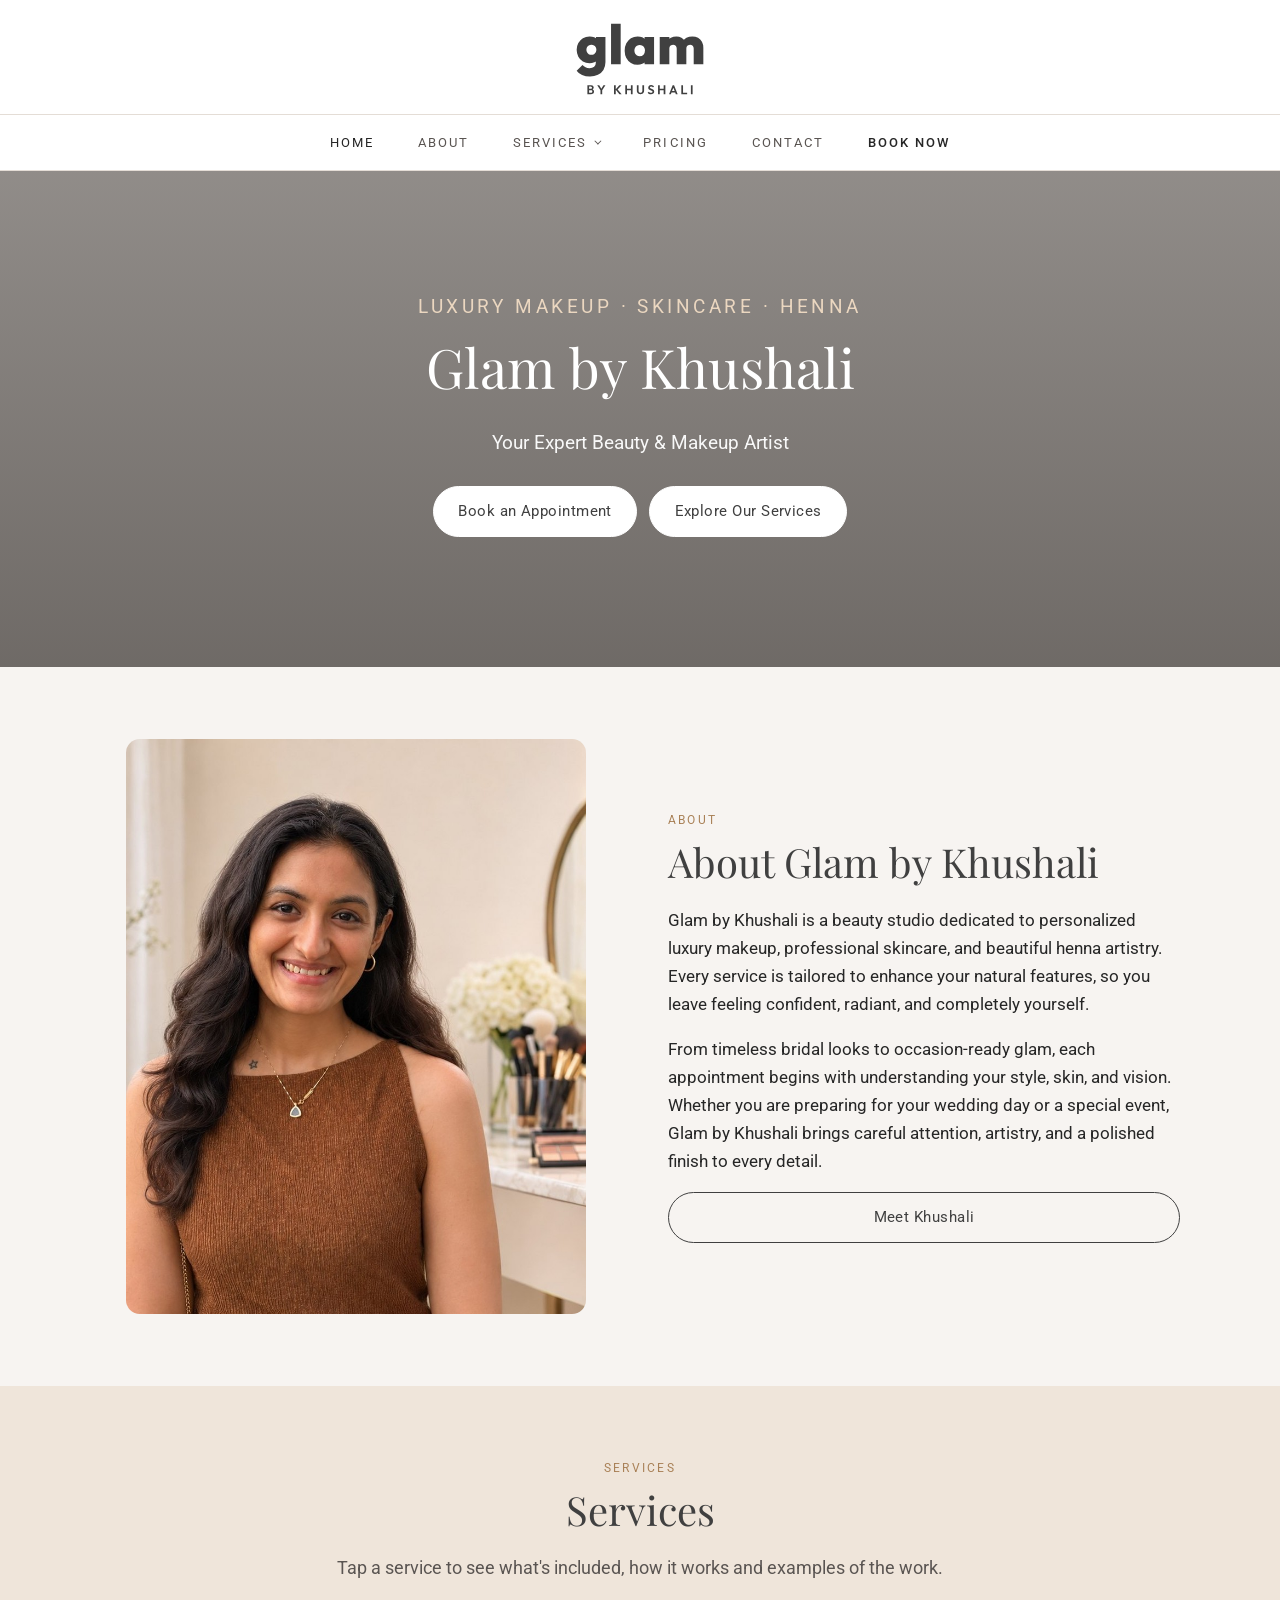
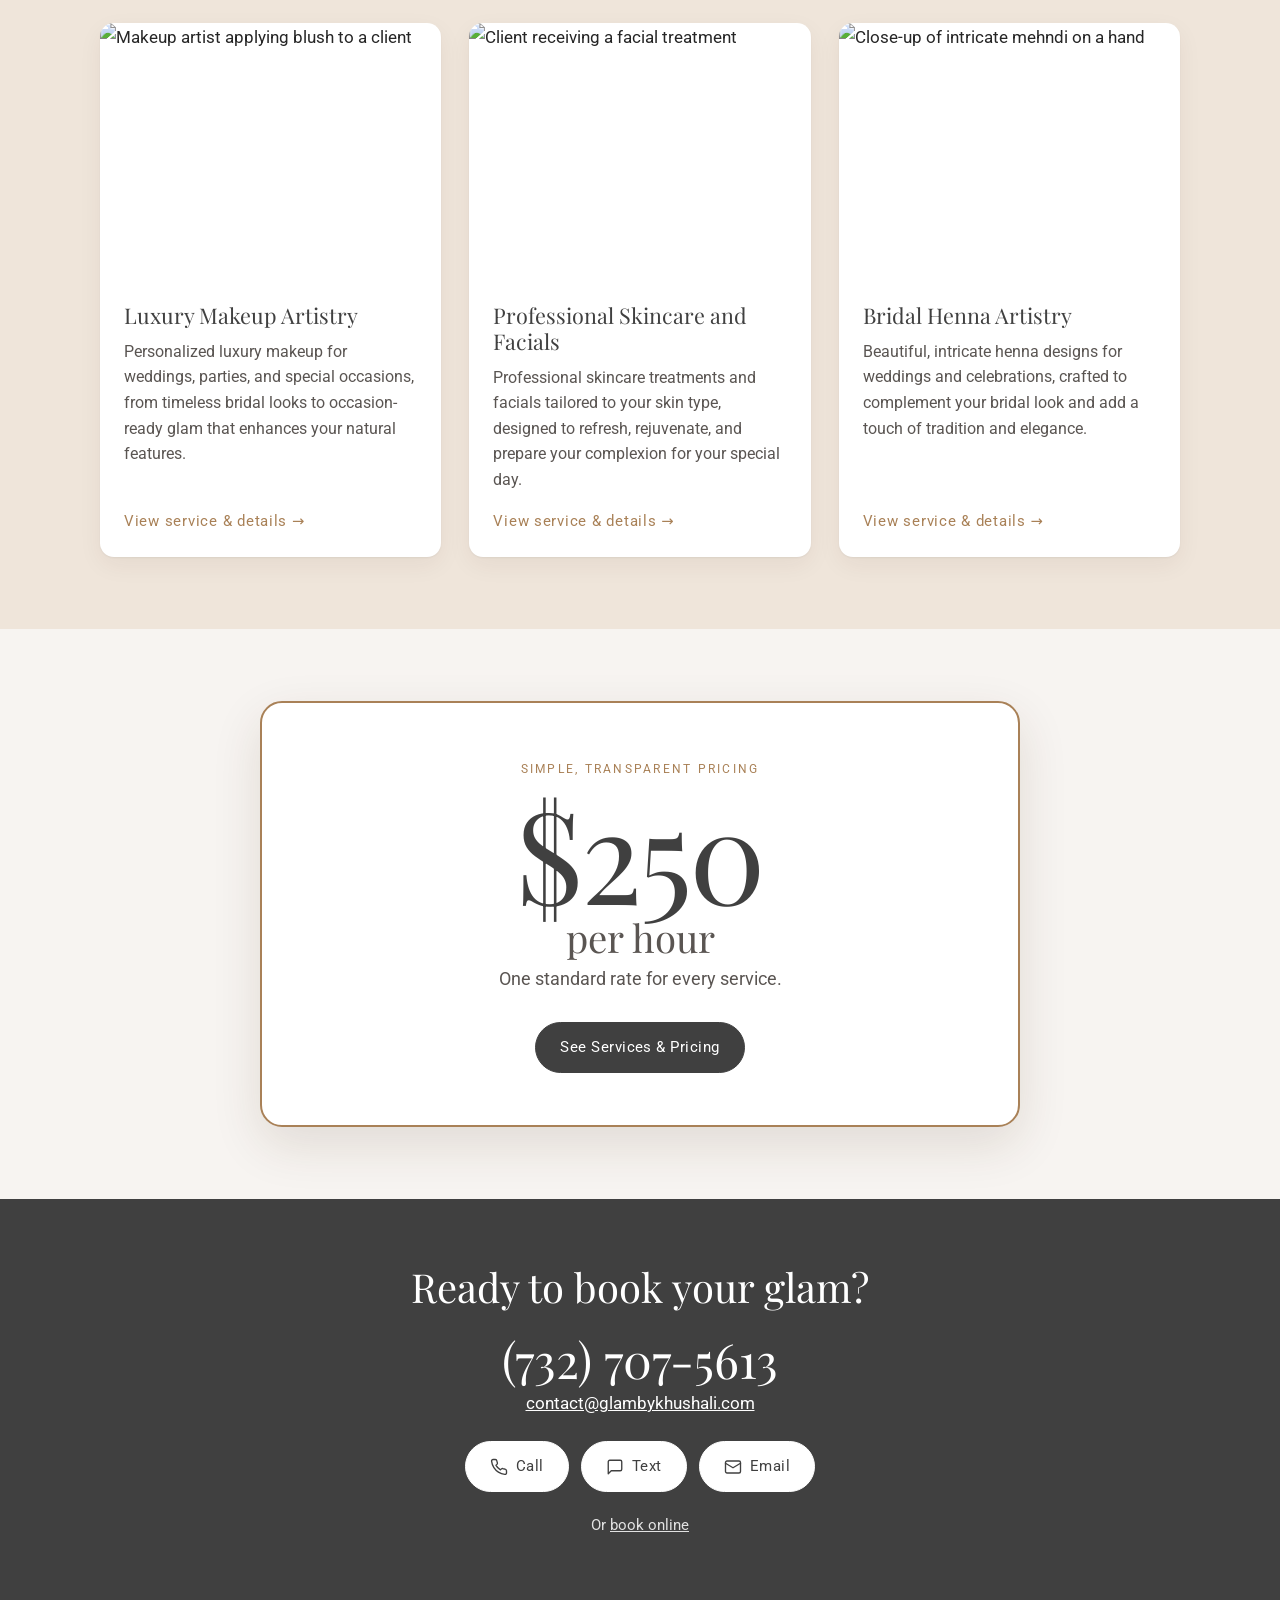
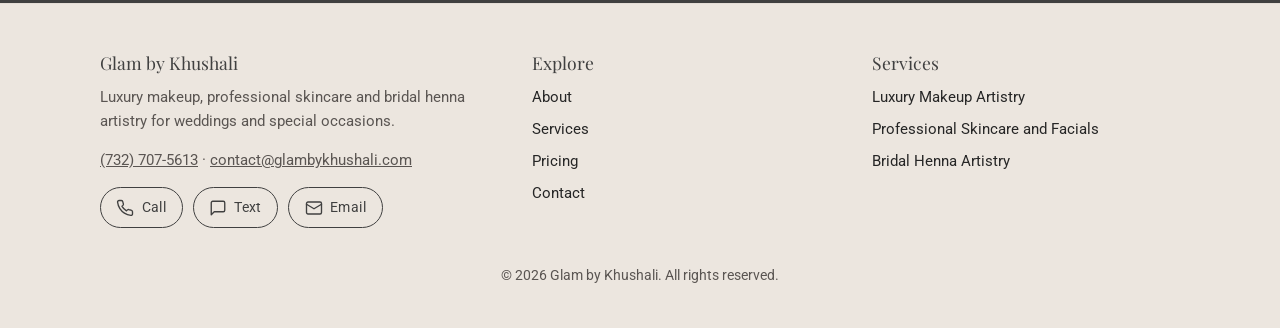
==== commit db036af0: "Apply reviewer feedback: white hero button, tighter portrait crop, full-width About button, 'Service" ====
--- a/index.html
+++ b/index.html
@@ -52,20 +52,20 @@
     <p>Your Expert Beauty &amp; Makeup Artist</p>
     <div class="actions">
       <a class="btn btn--light" href="/book/">Book an Appointment</a>
-      <a class="btn btn--ghost" style="color:#fff;border-color:#fff" href="#services">Explore Our Services</a>
+      <a class="btn btn--light" href="#services">Explore Our Services</a>
     </div>
   </div>
 </section>
 
 <section id="about" class="section">
   <div class="wrap split">
-    <img class="portrait" src="/assets/khushali-studio.jpg" alt="Khushali, makeup, skincare and henna artist" loading="lazy" width="1000" height="1250">
+    <img class="portrait" src="/assets/khushali-studio.jpg" alt="Khushali, makeup, skincare and henna artist" loading="lazy" width="840" height="1050">
     <div>
       <p class="eyebrow">About</p>
       <h2>About Glam by Khushali</h2>
       <p>Glam by Khushali is a beauty studio dedicated to personalized luxury makeup, professional skincare, and beautiful henna artistry. Every service is tailored to enhance your natural features, so you leave feeling confident, radiant, and completely yourself.</p>
       <p>From timeless bridal looks to occasion-ready glam, each appointment begins with understanding your style, skin, and vision. Whether you are preparing for your wedding day or a special event, Glam by Khushali brings careful attention, artistry, and a polished finish to every detail.</p>
-      <a class="btn btn--ghost" href="/about/">Meet Khushali</a>
+      <a class="btn btn--ghost btn--block" href="/about/">Meet Khushali</a>
     </div>
   </div>
 </section>
@@ -73,7 +73,7 @@
 <section id="services" class="section section--tint">
   <div class="wrap center">
     <p class="eyebrow">Services</p>
-    <h2>Our Services</h2>
+    <h2>Services</h2>
     <p class="lead">Tap a service to see what's included, how it works and examples of the work.</p>
     <div class="cards" style="text-align:left">
       <a class="card" href="/services/makeup/">
@@ -104,22 +104,28 @@
   </div>
 </section>
 
-<section class="section">
+<section class="section price-feature">
   <div class="wrap center">
-    <p class="eyebrow">Simple, transparent pricing</p>
-    <h2>One standard rate: $250 per hour</h2>
-    <a class="btn" href="/pricing/">See Services &amp; Pricing</a>
+    <div class="price-card">
+      <p class="eyebrow">Simple, transparent pricing</p>
+      <p class="price-big"><span>$250</span> per hour</p>
+      <p class="price-sub">One standard rate for every service.</p>
+      <a class="btn" href="/pricing/">See Services &amp; Pricing</a>
+    </div>
   </div>
 </section>
 
 <section class="cta-band">
   <div class="wrap">
     <h2>Ready to book your glam?</h2>
-    <p>Call, text or email, or pick a time online.</p>
+    <p class="cta-phone"><a href="tel:+17327075613">(732) 707-5613</a></p>
+    <p class="cta-email"><a href="mailto:contact@glambykhushali.com">contact@glambykhushali.com</a></p>
     <div class="actions">
-      <a class="btn btn--light" href="/book/">Book an Appointment</a>
-      <a class="btn btn--ghost" style="color:#fff;border-color:#fff" href="/pricing/">View Pricing</a>
+      <a class="btn btn--light" href="tel:+17327075613"><svg viewBox="0 0 24 24" fill="none" stroke="currentColor" stroke-width="1.8" stroke-linecap="round" stroke-linejoin="round" aria-hidden="true"><path d="M22 16.9v3a2 2 0 0 1-2.2 2 19.8 19.8 0 0 1-8.6-3.1 19.5 19.5 0 0 1-6-6A19.8 19.8 0 0 1 2.1 4.2 2 2 0 0 1 4.1 2h3a2 2 0 0 1 2 1.7c.1.9.4 1.8.7 2.7a2 2 0 0 1-.5 2.1L8 9.8a16 16 0 0 0 6 6l1.3-1.3a2 2 0 0 1 2.1-.4c.9.3 1.8.6 2.7.7a2 2 0 0 1 1.7 2z"/></svg>Call</a>
+      <a class="btn btn--light" href="sms:+17327075613"><svg viewBox="0 0 24 24" fill="none" stroke="currentColor" stroke-width="1.8" stroke-linecap="round" stroke-linejoin="round" aria-hidden="true"><path d="M21 15a2 2 0 0 1-2 2H7l-4 4V5a2 2 0 0 1 2-2h14a2 2 0 0 1 2 2z"/></svg>Text</a>
+      <a class="btn btn--light" href="mailto:contact@glambykhushali.com"><svg viewBox="0 0 24 24" fill="none" stroke="currentColor" stroke-width="1.8" stroke-linecap="round" stroke-linejoin="round" aria-hidden="true"><rect x="2" y="4" width="20" height="16" rx="2"/><path d="m22 7-10 6L2 7"/></svg>Email</a>
     </div>
+    <p class="cta-alt">Or <a href="/book/">book online</a></p>
   </div>
 </section>
 </main>
--- a/assets/site.css
+++ b/assets/site.css
@@ -220,3 +220,16 @@
 .choose-card .btn { margin-top: auto; }
 .split--top { align-items: start; }
 .split--top h1 { margin-bottom: .6em; }
+
+/* Reviewer edits */
+.btn--block { display: flex; width: 100%; }
+.price-feature { padding: 72px 0; }
+.price-card { background: var(--surface); border: 2px solid var(--accent); border-radius: 22px; max-width: 760px; margin: 0 auto; padding: 56px 24px 52px; box-shadow: 0 18px 50px rgba(64, 40, 20, .12); }
+.price-big { font-family: var(--heading); font-size: clamp(1.6rem, 4vw, 2.4rem); color: var(--ink-soft); margin: .1em 0 .1em; line-height: 1.1; }
+.price-big span { display: block; font-size: clamp(4.5rem, 16vw, 8rem); color: var(--brand); line-height: 1; letter-spacing: -.02em; }
+.price-sub { color: var(--ink-soft); font-size: 1.1rem; margin: .4em 0 1.6em; }
+.cta-band .cta-phone { font-family: var(--heading); font-size: clamp(2rem, 6vw, 3rem); margin: .2em 0 0; opacity: 1; line-height: 1.2; }
+.cta-band .cta-phone a { color: #fff; text-decoration: none; }
+.cta-band .cta-email { margin: 0; opacity: 1; }
+.cta-band .cta-email a, .cta-band .cta-alt a { color: #fff; }
+.cta-band .cta-alt { margin: 1.4em 0 0; font-size: .95rem; }
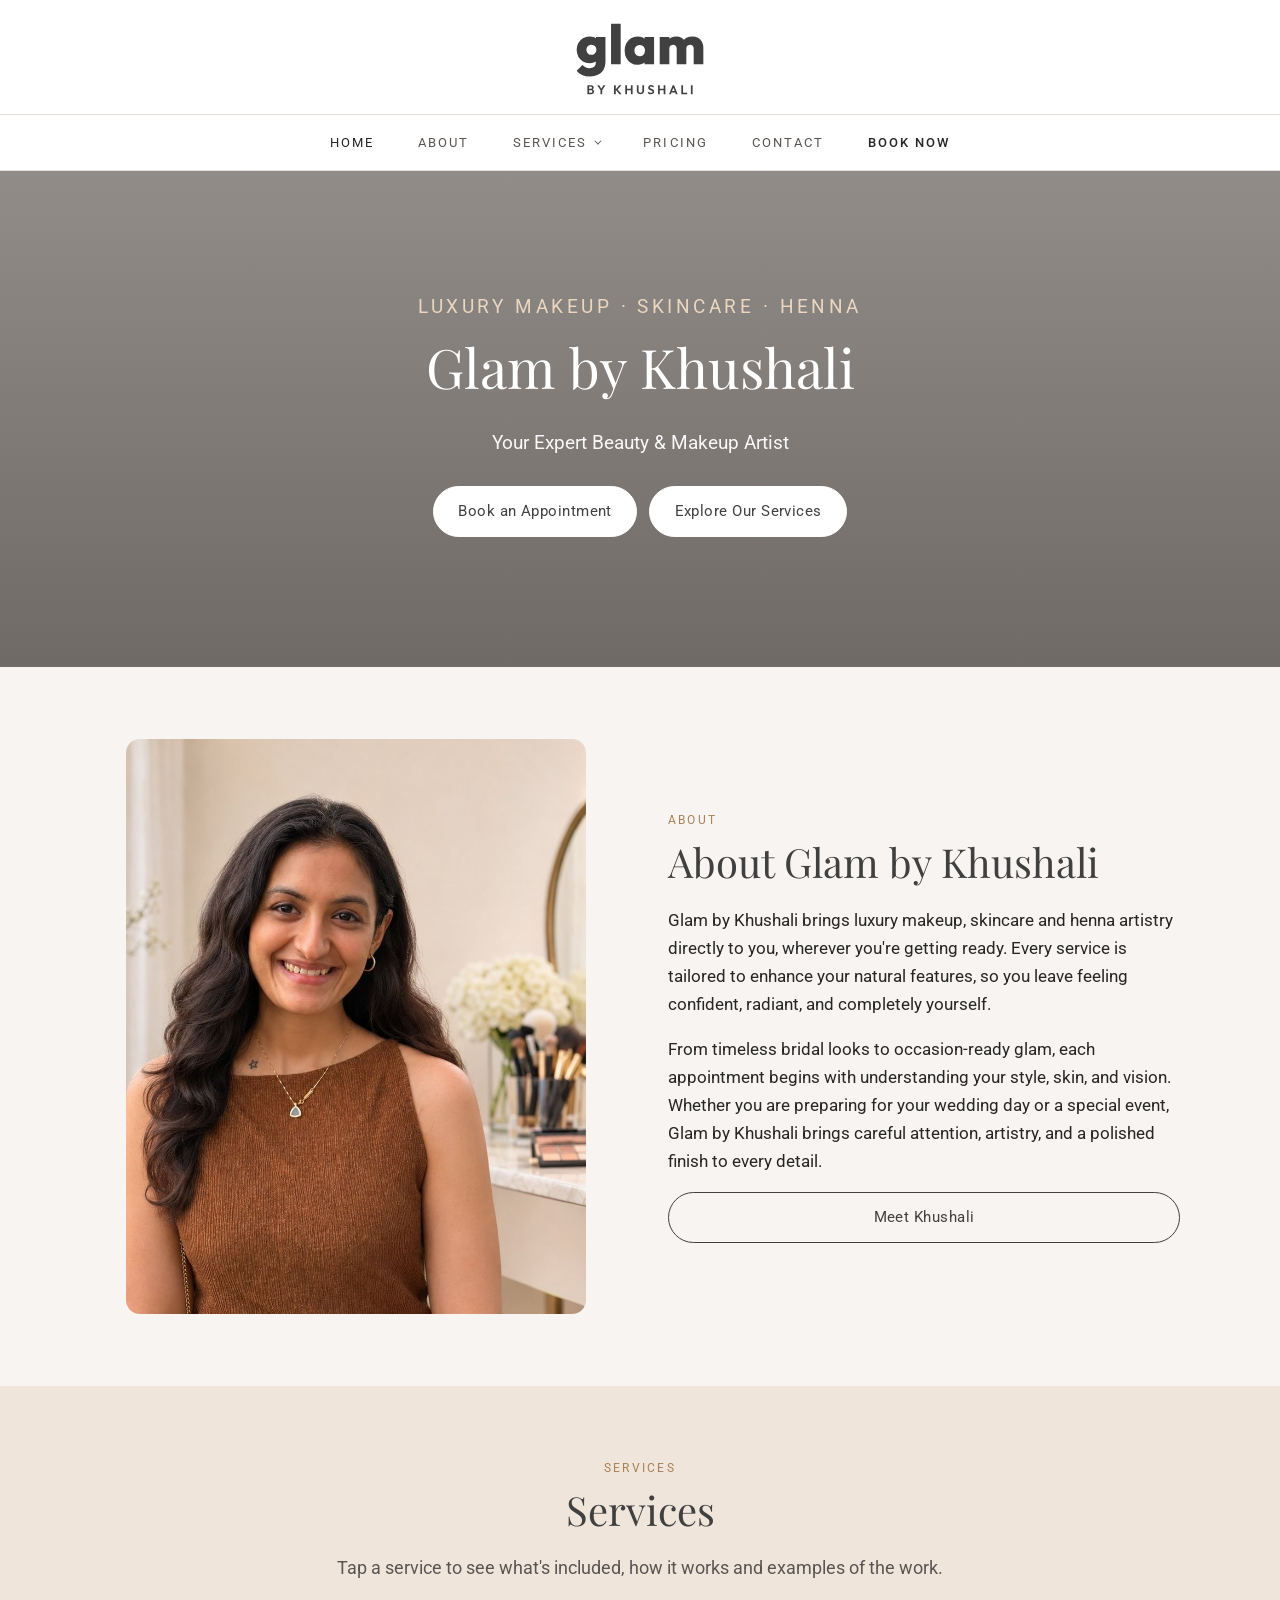
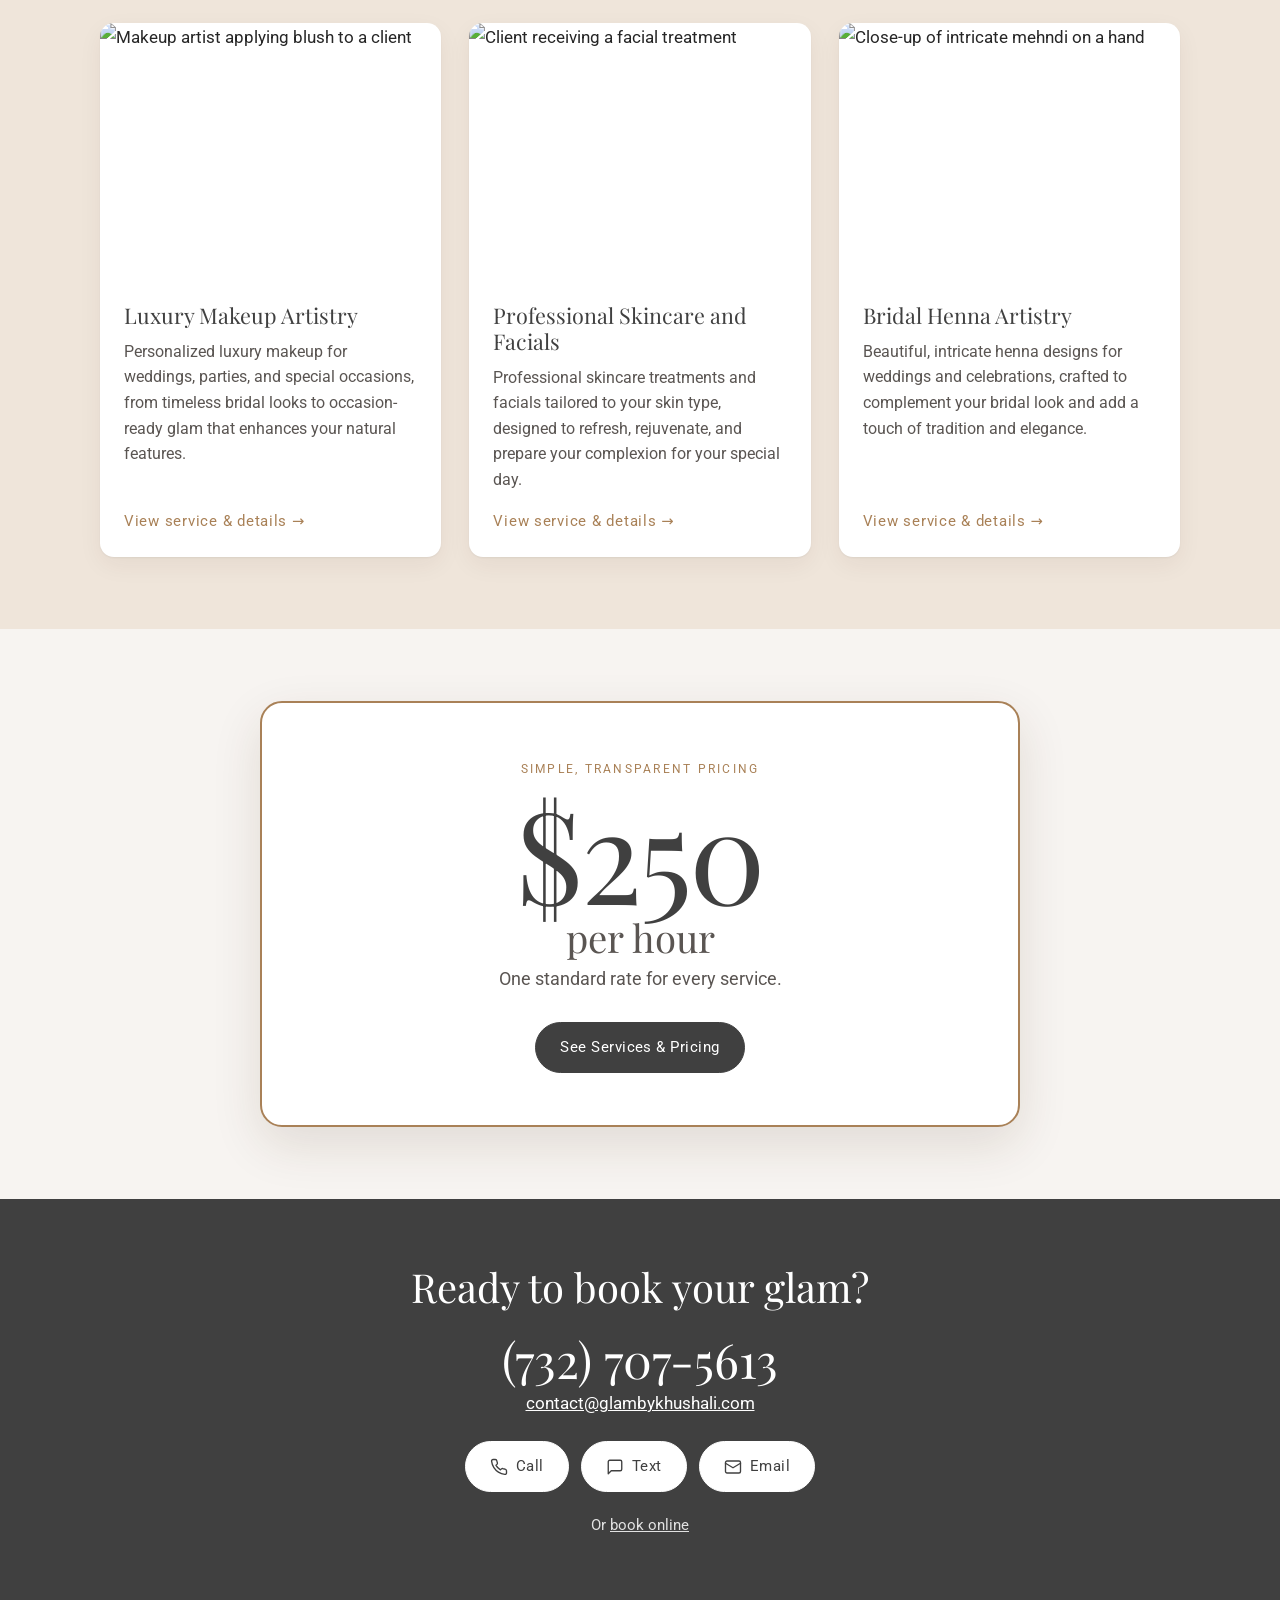
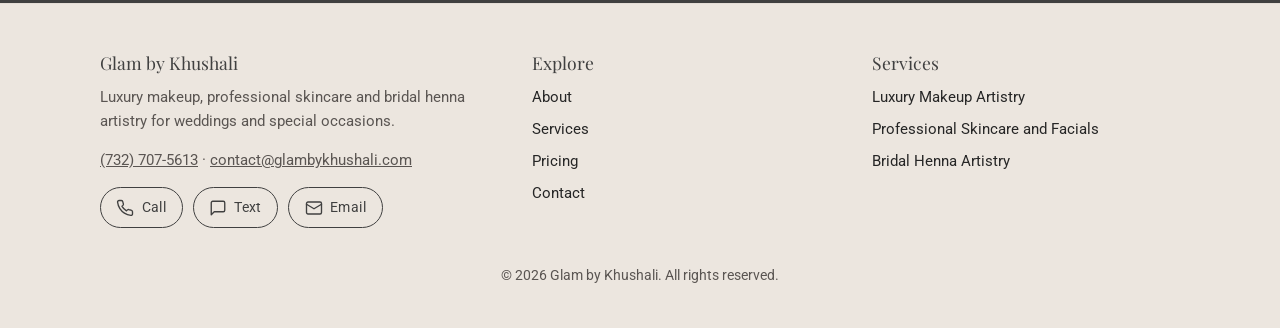
==== commit d44e2252: "Home About: replace 'beauty studio' with come-to-you wording Co-Authored-By: Claude Sonnet 5.5 <nore" ====
--- a/index.html
+++ b/index.html
@@ -63,7 +63,7 @@
     <div>
       <p class="eyebrow">About</p>
       <h2>About Glam by Khushali</h2>
-      <p>Glam by Khushali is a beauty studio dedicated to personalized luxury makeup, professional skincare, and beautiful henna artistry. Every service is tailored to enhance your natural features, so you leave feeling confident, radiant, and completely yourself.</p>
+      <p>Glam by Khushali brings luxury makeup, skincare and henna artistry directly to you, wherever you're getting ready. Every service is tailored to enhance your natural features, so you leave feeling confident, radiant, and completely yourself.</p>
       <p>From timeless bridal looks to occasion-ready glam, each appointment begins with understanding your style, skin, and vision. Whether you are preparing for your wedding day or a special event, Glam by Khushali brings careful attention, artistry, and a polished finish to every detail.</p>
       <a class="btn btn--ghost btn--block" href="/about/">Meet Khushali</a>
     </div>
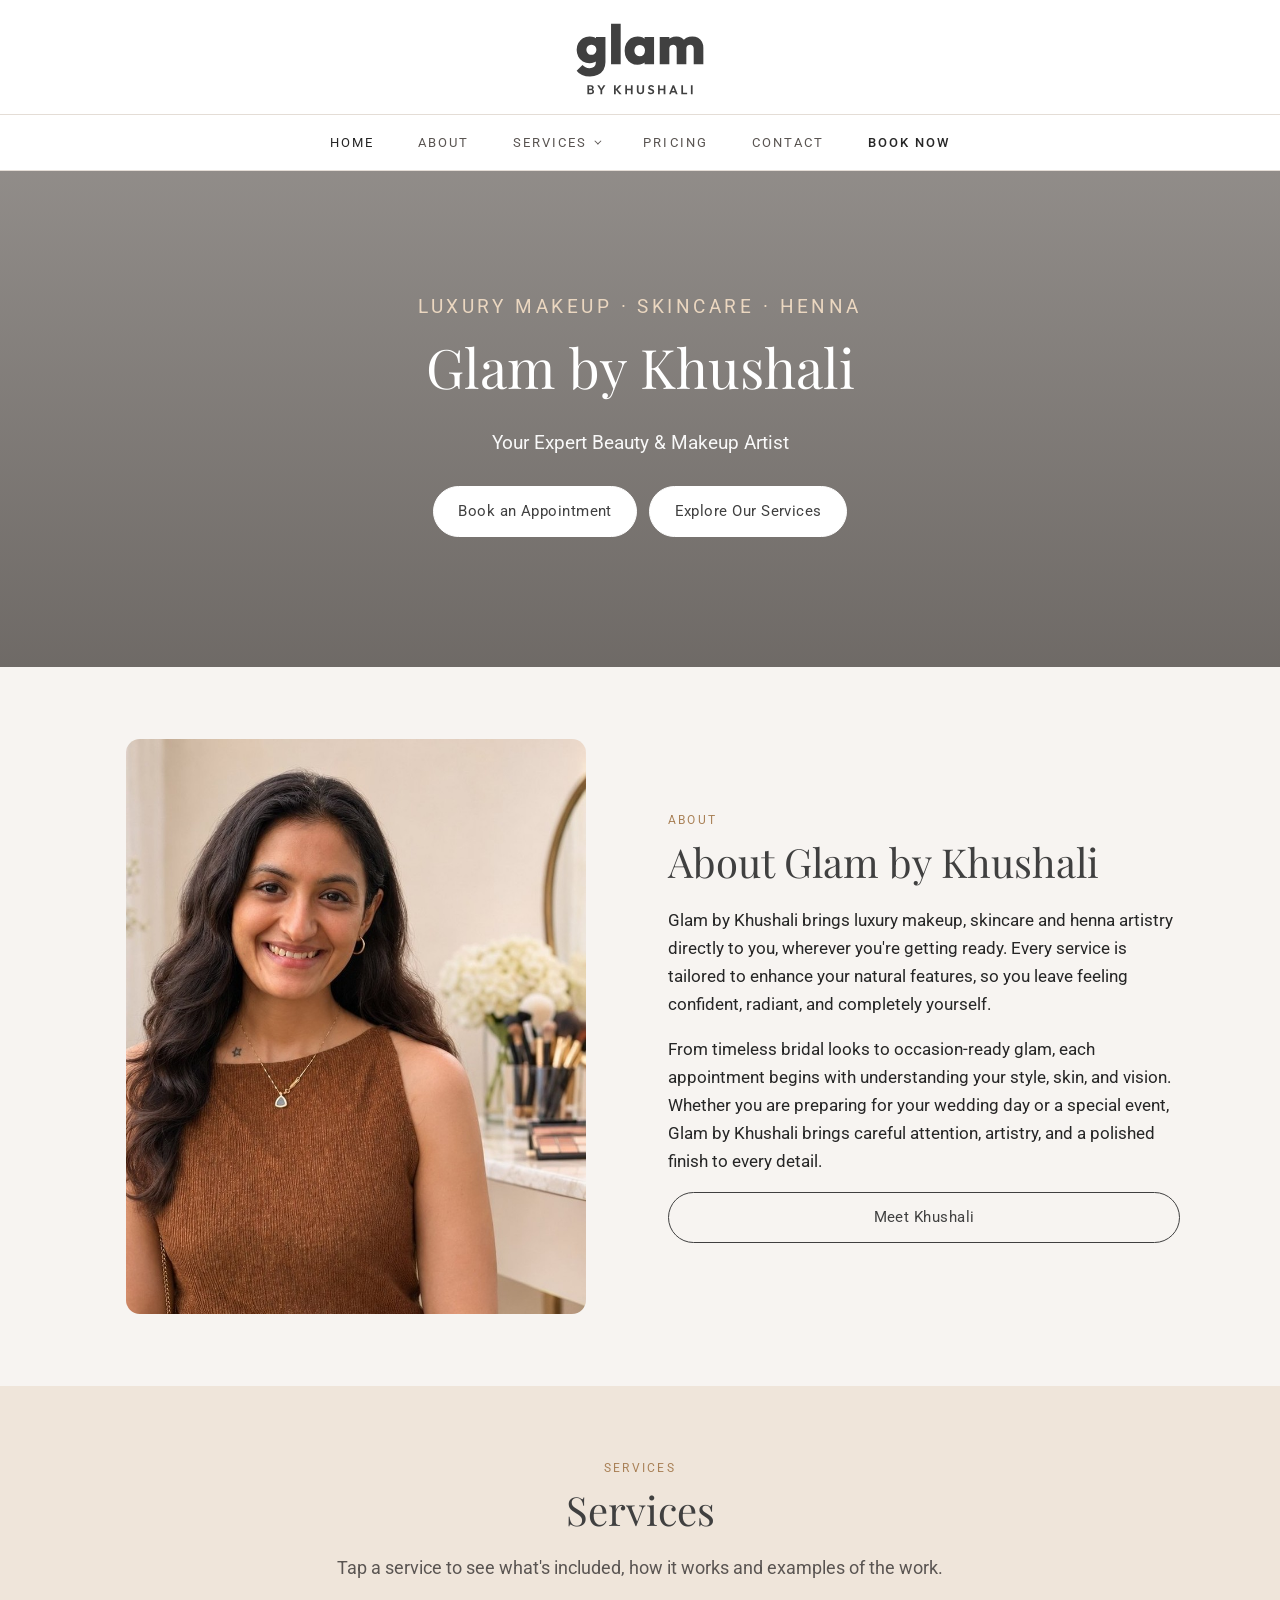
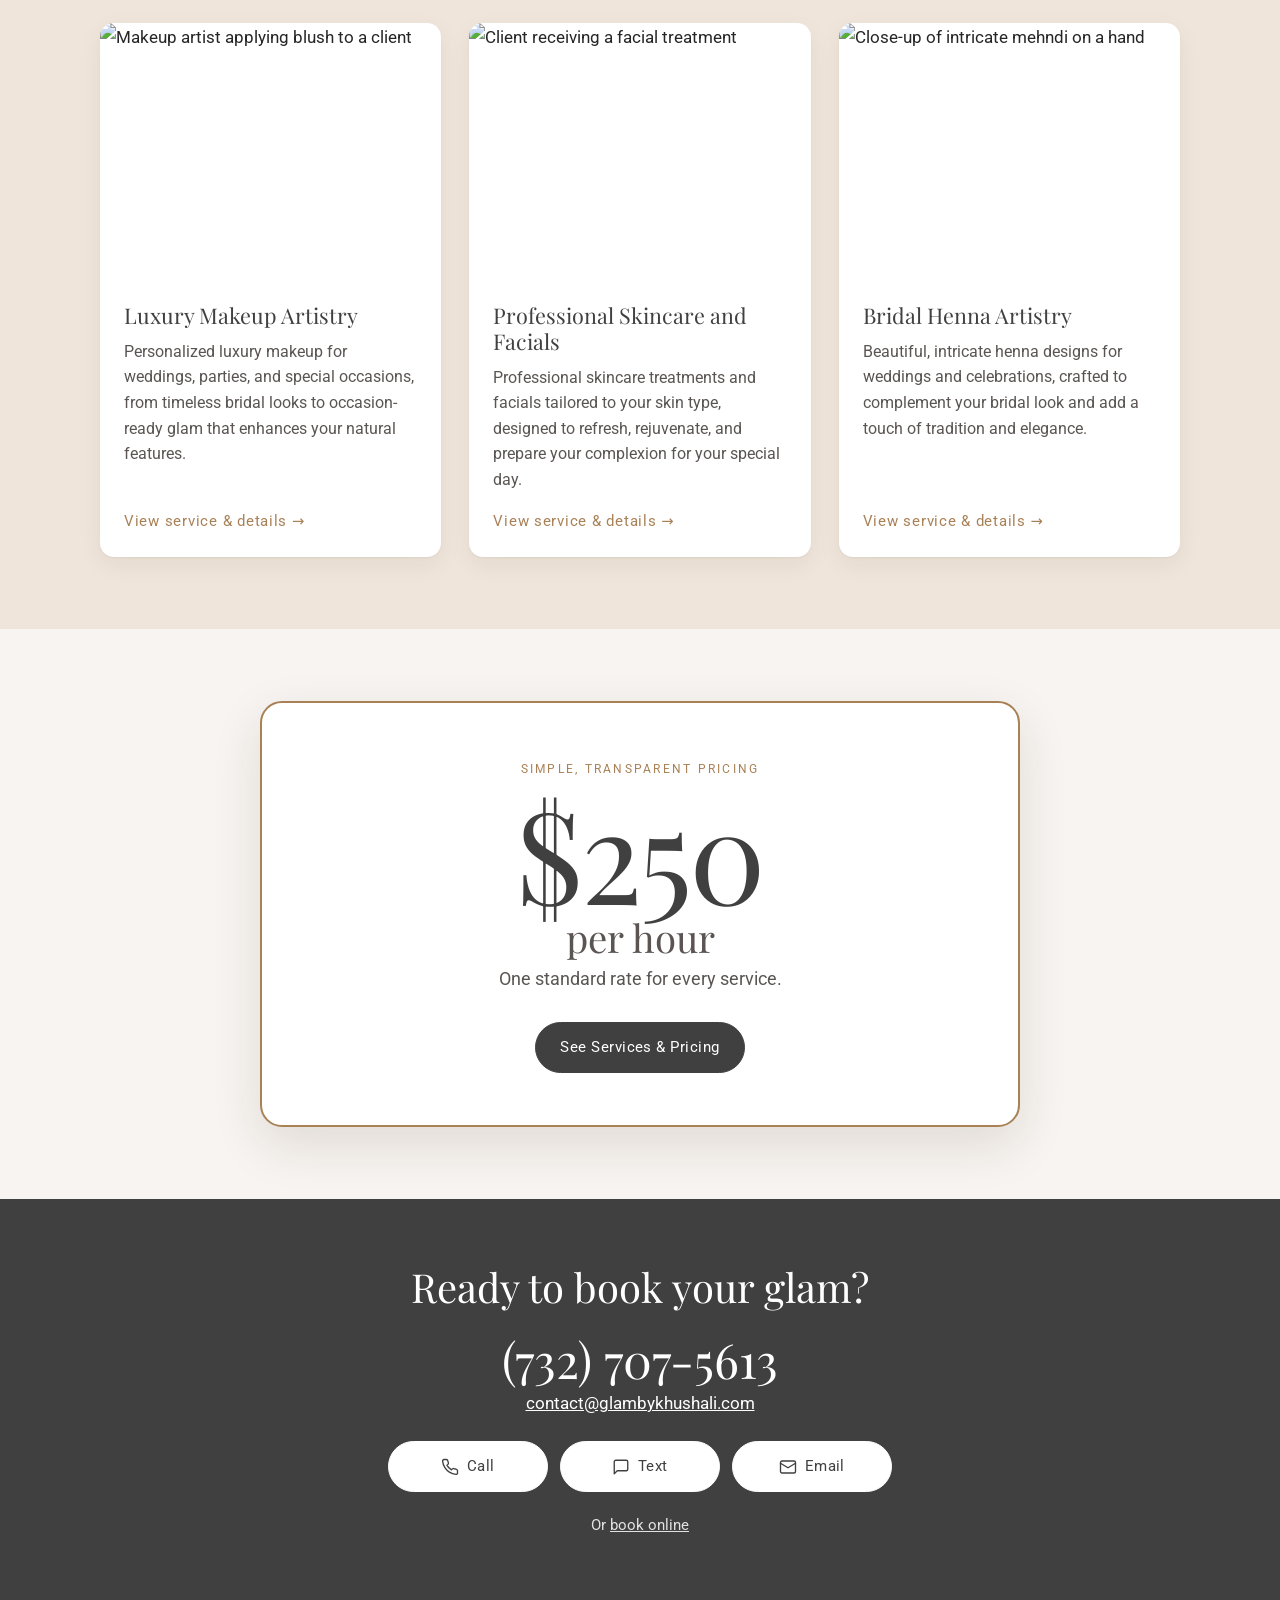
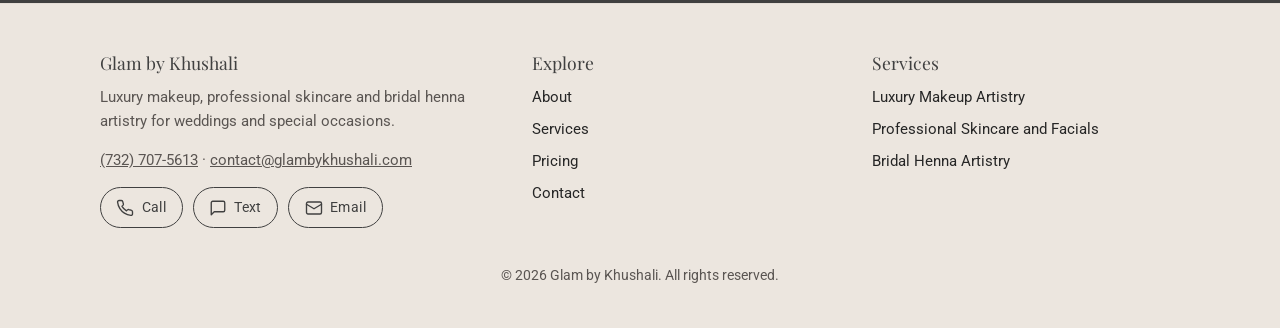
==== commit 7cd9b5dc: "About page: apply reviewer feedback (tagline, copy rewrite, tighter crop, full-width button, equal-s" ====
--- a/index.html
+++ b/index.html
@@ -59,7 +59,7 @@
 
 <section id="about" class="section">
   <div class="wrap split">
-    <img class="portrait" src="/assets/khushali-studio.jpg" alt="Khushali, makeup, skincare and henna artist" loading="lazy" width="840" height="1050">
+    <img class="portrait" src="/assets/khushali-studio.jpg" alt="Khushali, makeup, skincare and henna artist" loading="lazy" width="800" height="1000">
     <div>
       <p class="eyebrow">About</p>
       <h2>About Glam by Khushali</h2>
--- a/assets/site.css
+++ b/assets/site.css
@@ -233,3 +233,5 @@
 .cta-band .cta-email { margin: 0; opacity: 1; }
 .cta-band .cta-email a, .cta-band .cta-alt a { color: #fff; }
 .cta-band .cta-alt { margin: 1.4em 0 0; font-size: .95rem; }
+.tagline { font-family: var(--heading); font-style: italic; font-size: 1.3rem; line-height: 1.45; color: var(--accent); margin: .2em 0 1.4em; }
+.cta-band .actions .btn { flex: 0 0 160px; width: 160px; }
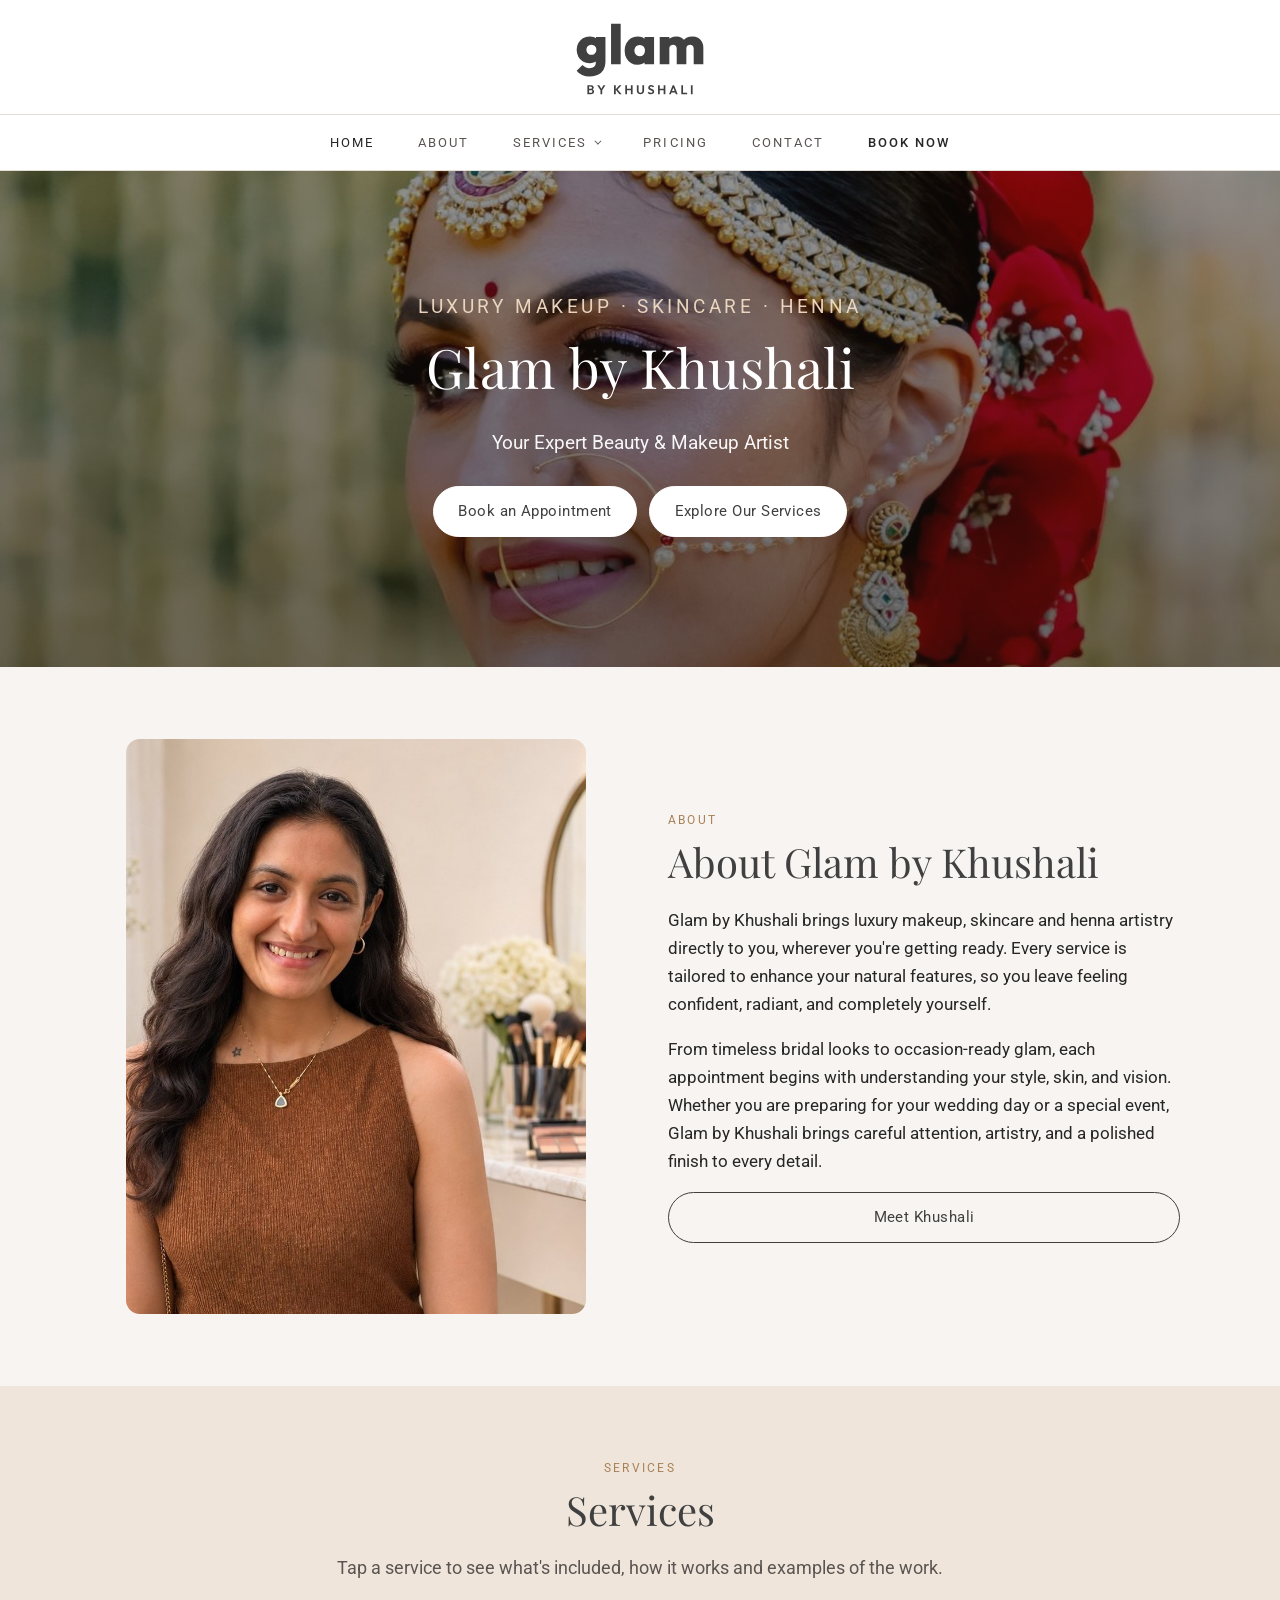
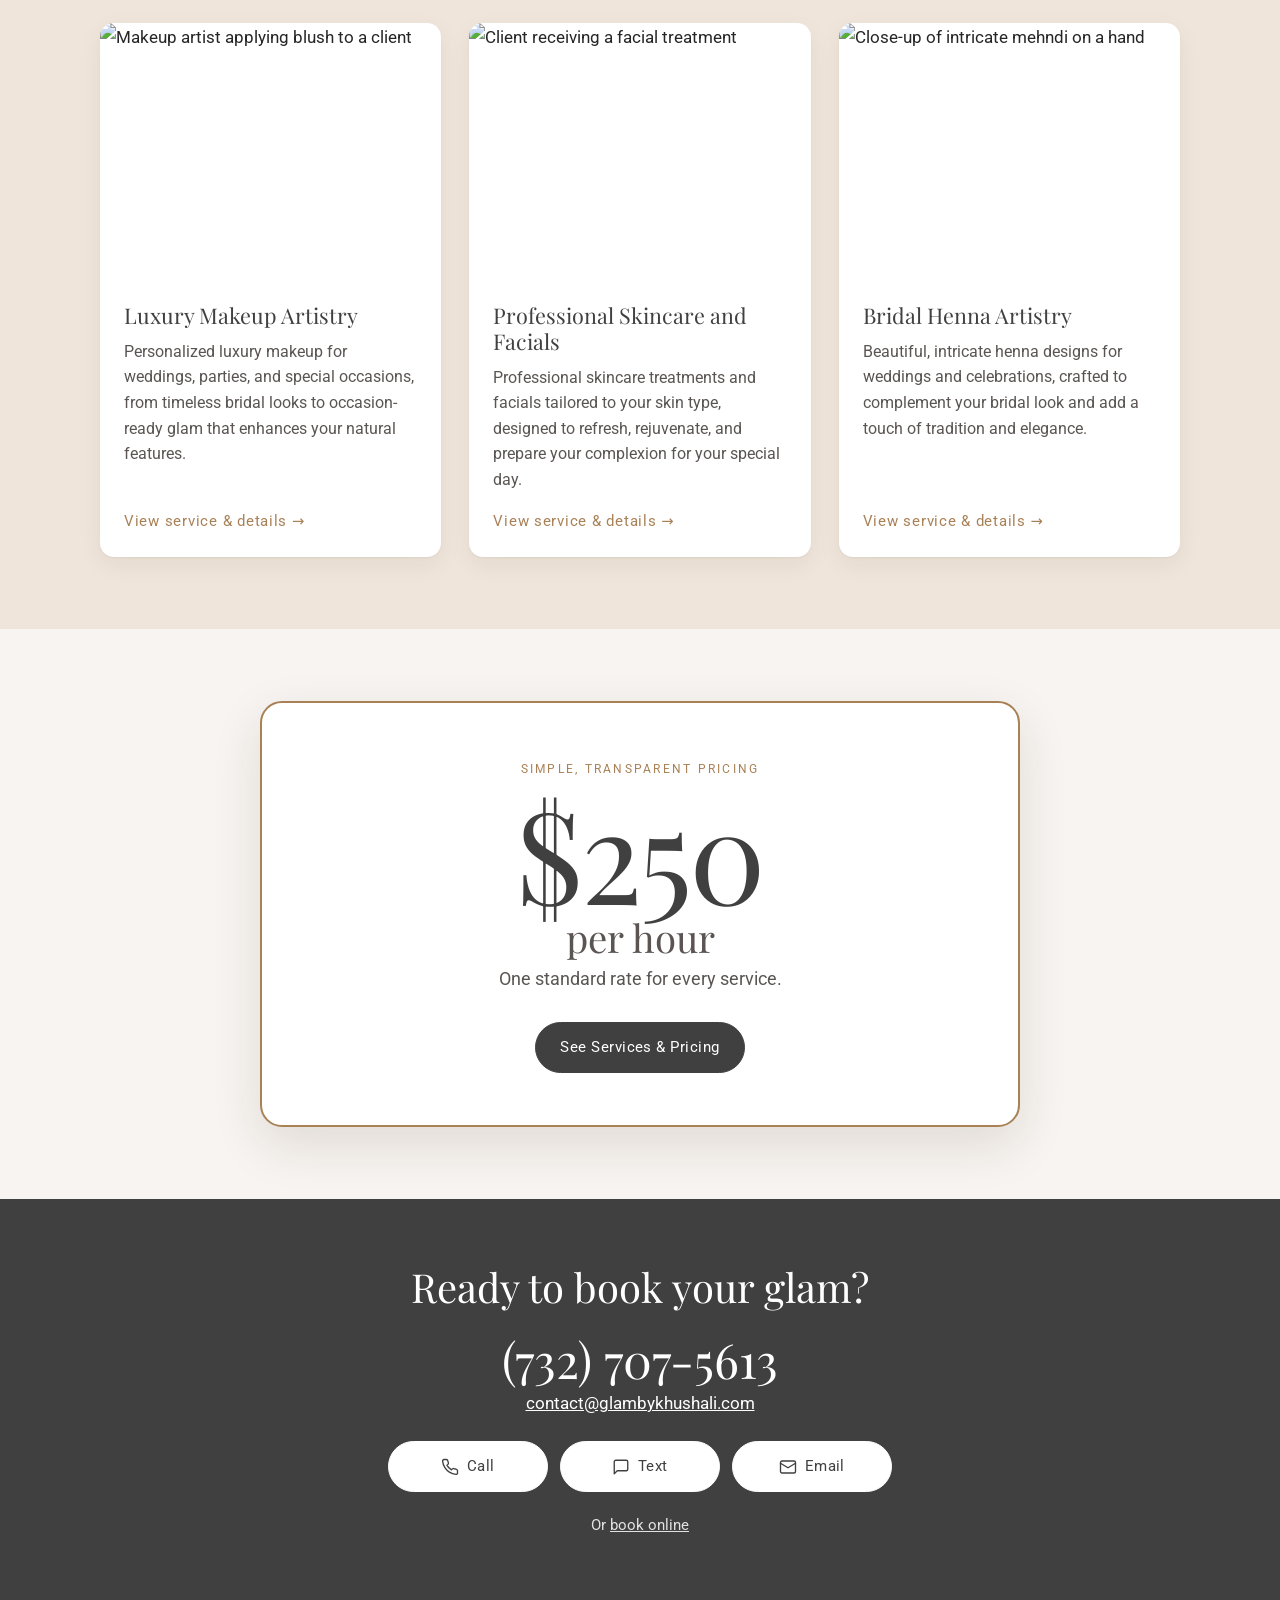
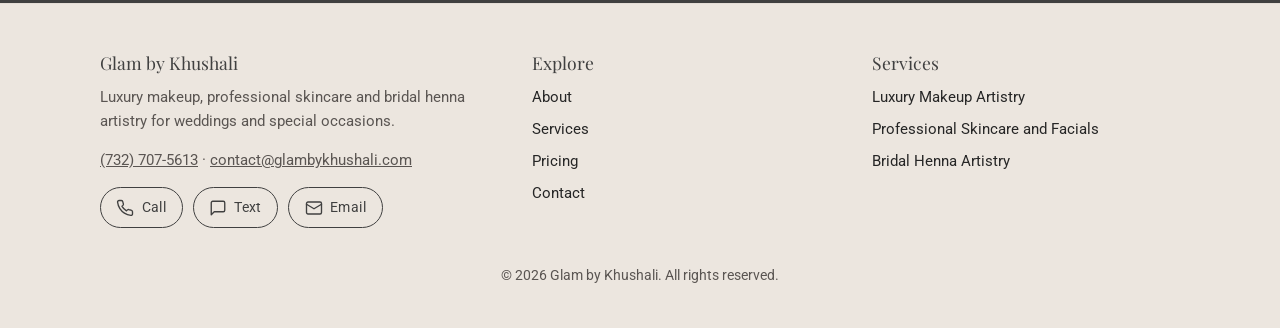
==== commit 31a29840: "New home hero photo (cropped close-up) Co-Authored-By: Claude Sonnet 5.5 <noreply@anthropic.com> Cla" ====
--- a/index.html
+++ b/index.html
@@ -8,7 +8,7 @@
 <link rel="canonical" href="https://glambykhushali.com/">
 <meta property="og:title" content="Glam by Khushali | Luxury Makeup, Skincare and Henna Artistry">
 <meta property="og:description" content="Glam by Khushali offers personalized luxury makeup, professional skincare and facials, and henna artistry for weddings and special events. Book your bridal or occasion-ready glam today.">
-<meta property="og:image" content="https://images.unsplash.com/photo-1684868268327-7e5590bcfbd6?auto=format&fit=crop&w=1200&q=80">
+<meta property="og:image" content="https://glambykhushali.com/assets/hero.jpg">
 <link rel="icon" href="/favicon.ico" sizes="32x32">
 <link rel="icon" type="image/svg+xml" href="/favicon.svg">
 <link rel="apple-touch-icon" sizes="180x180" href="/apple-touch-icon.png">
@@ -45,7 +45,7 @@
   <a class="nav-book" href="/book/">Book Now</a>
 </nav>
 <main>
-<section class="hero" style="background-image:url('https://images.unsplash.com/photo-1684868268327-7e5590bcfbd6?auto=format&fit=crop&w=1800&q=80')">
+<section class="hero" style="background-image:url('/assets/hero.jpg')">
   <div class="wrap">
     <p class="eyebrow" style="color:#f1dcc4">Luxury Makeup · Skincare · Henna</p>
     <h1>Glam by Khushali</h1>
--- a/assets/site.css
+++ b/assets/site.css
@@ -108,7 +108,7 @@
 /* Hero */
 .hero {
   position: relative; color: #fff; text-align: center;
-  background-size: cover; background-position: center 30%;
+  background-size: cover; background-position: center 40%;
   padding: 120px 0 130px;
 }
 .hero::before { content: ""; position: absolute; inset: 0; background: linear-gradient(rgba(20, 14, 10, .45), rgba(20, 14, 10, .6)); }
